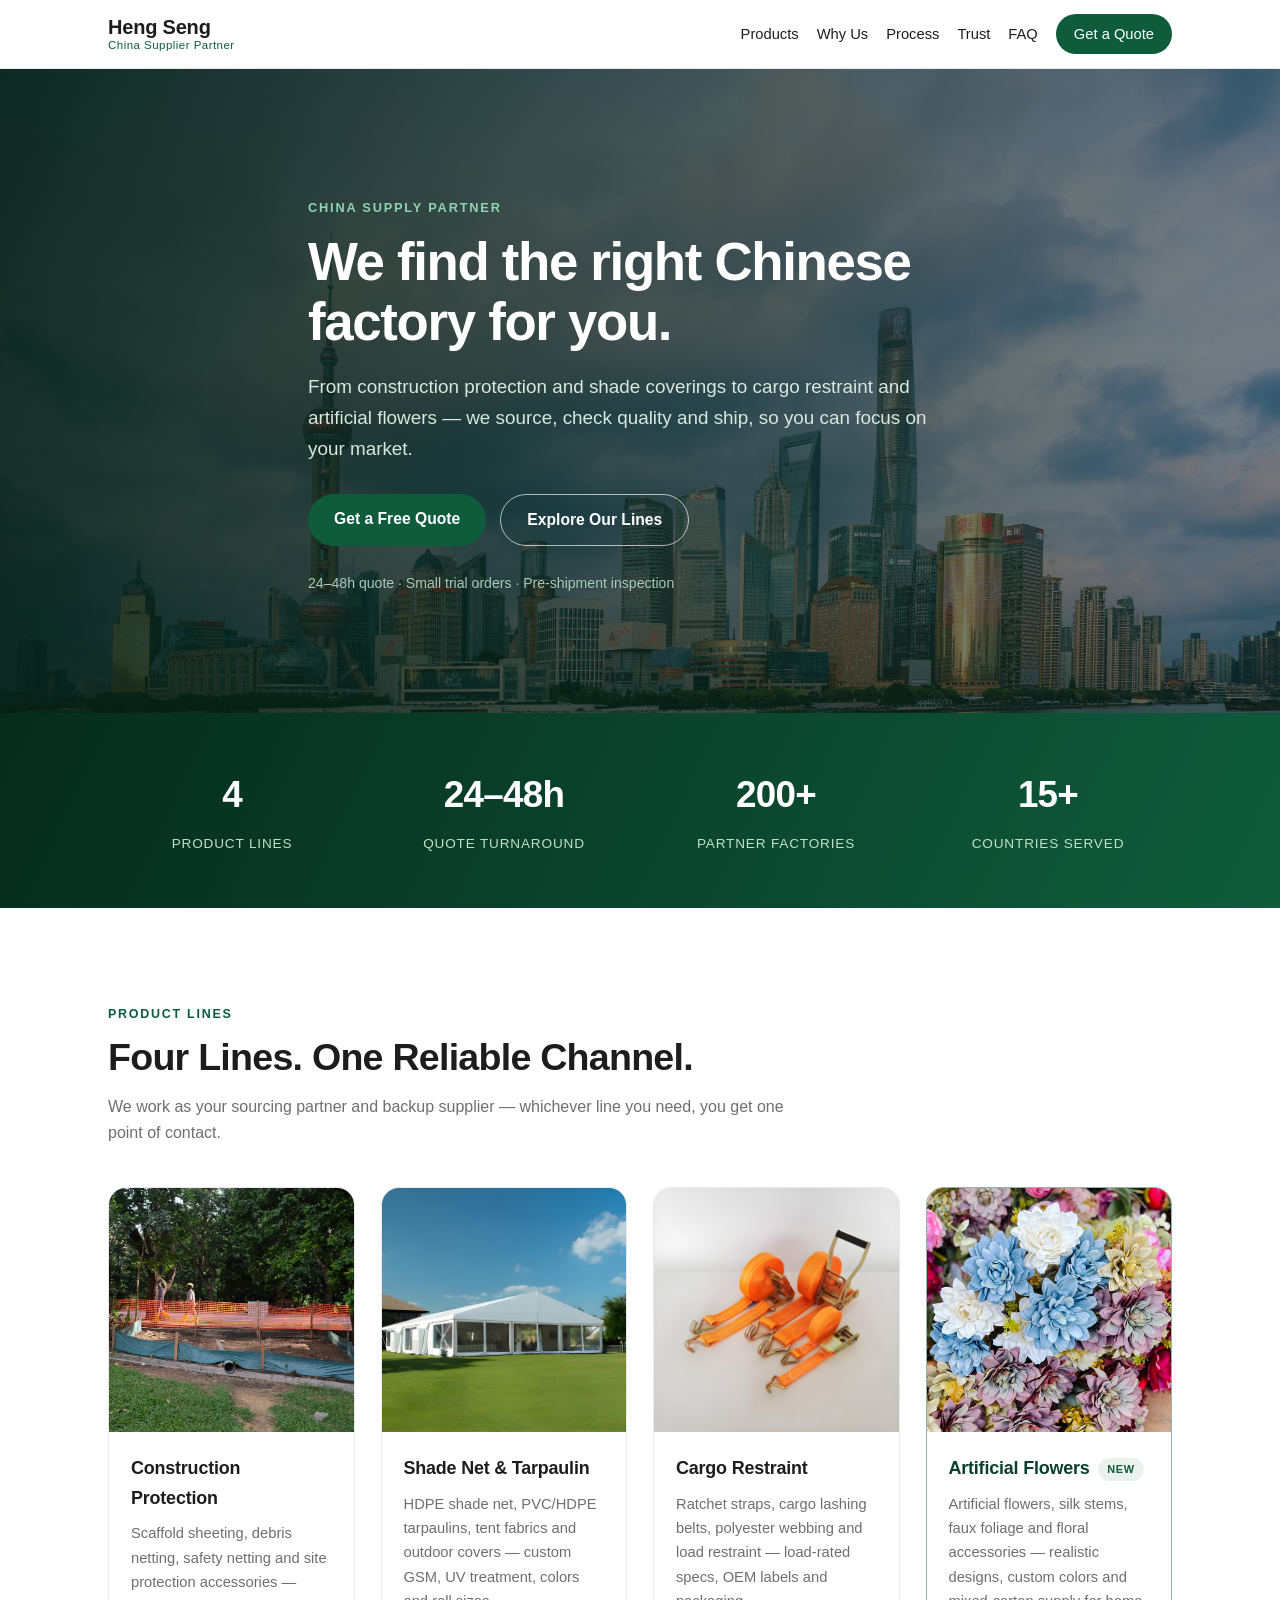
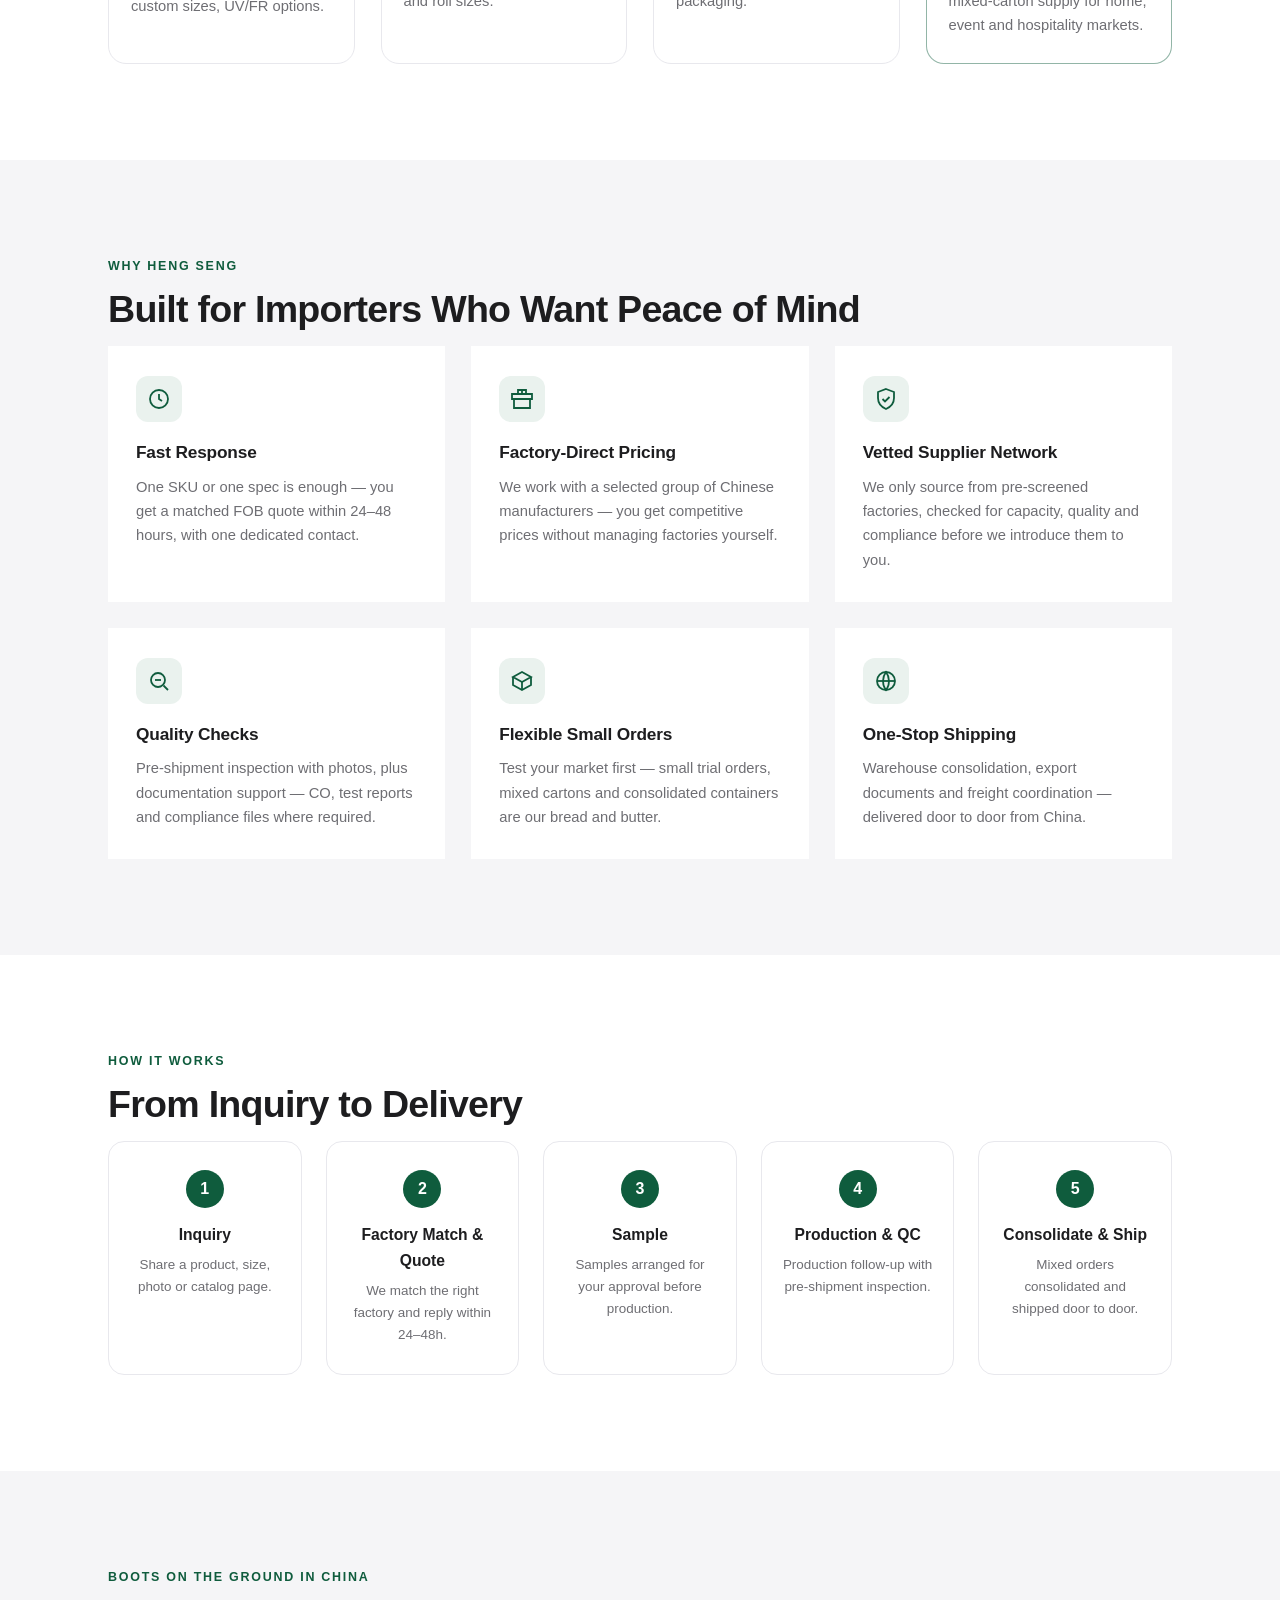
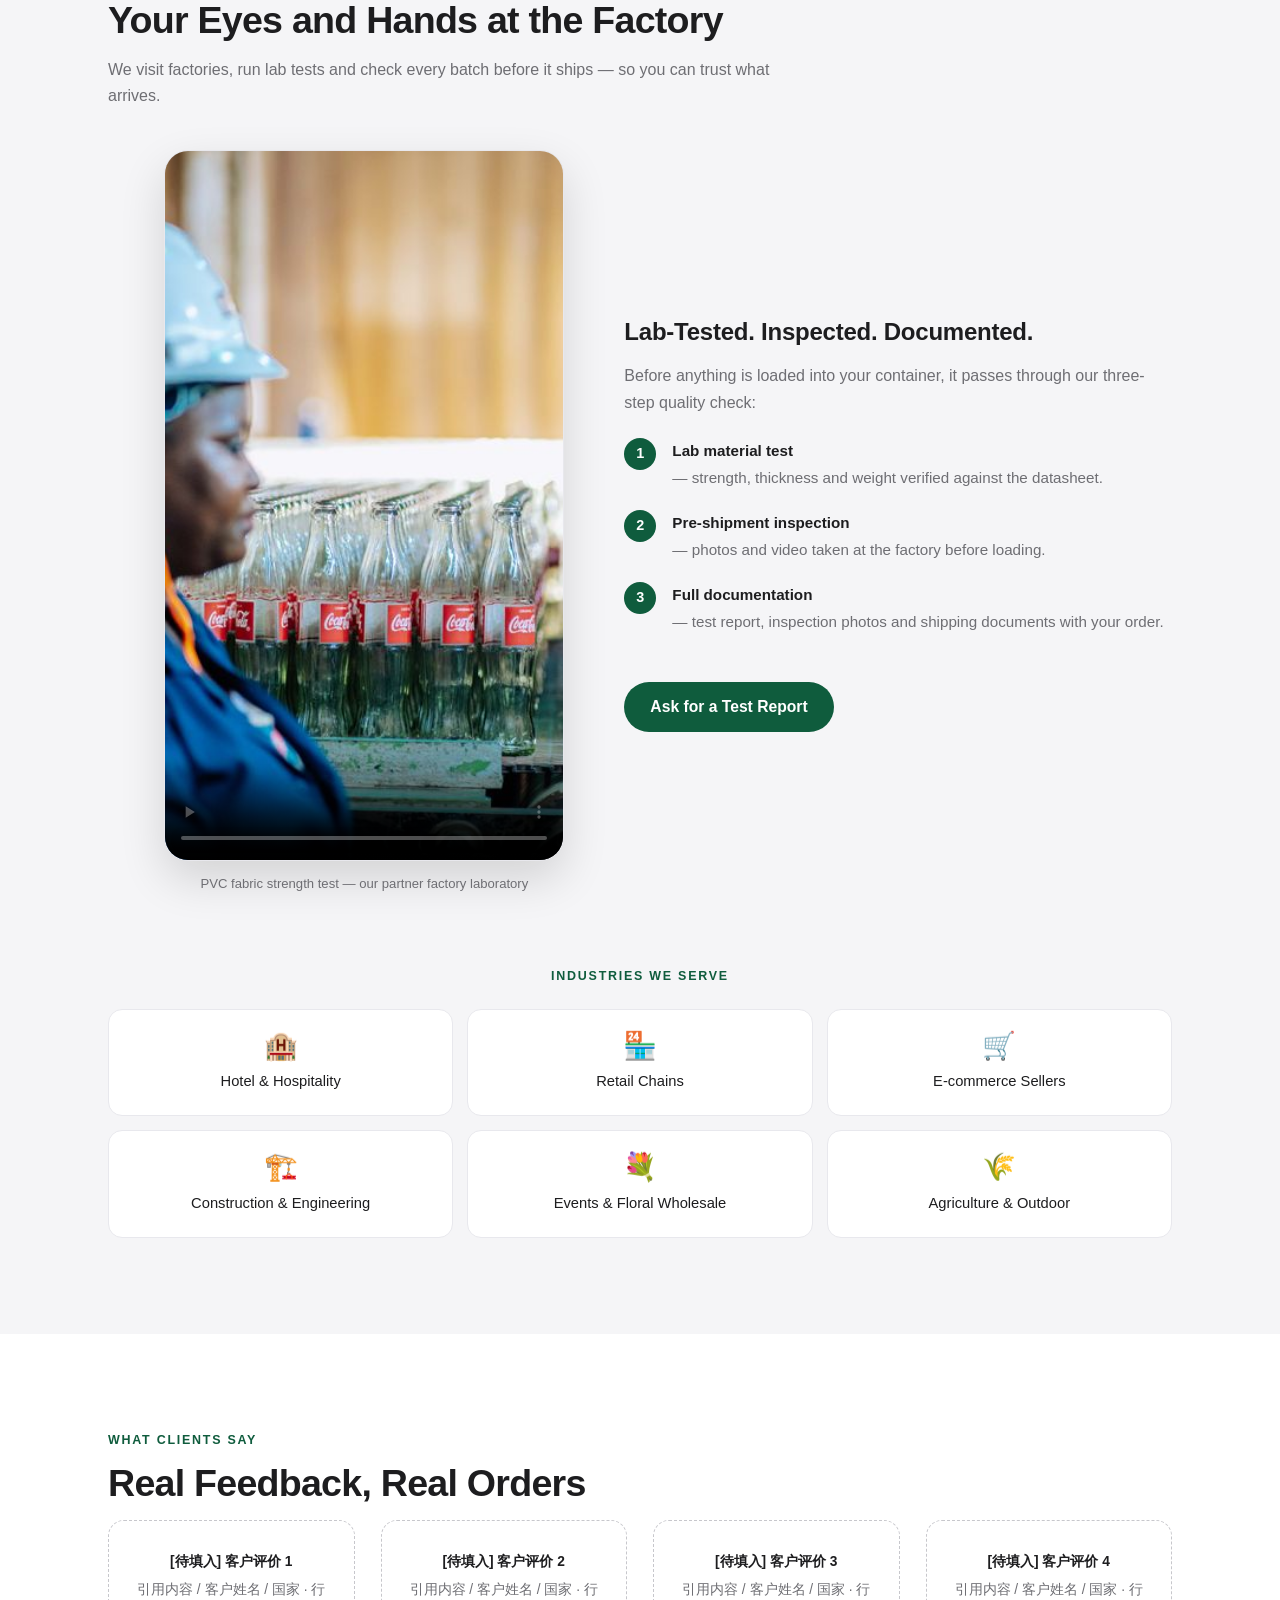
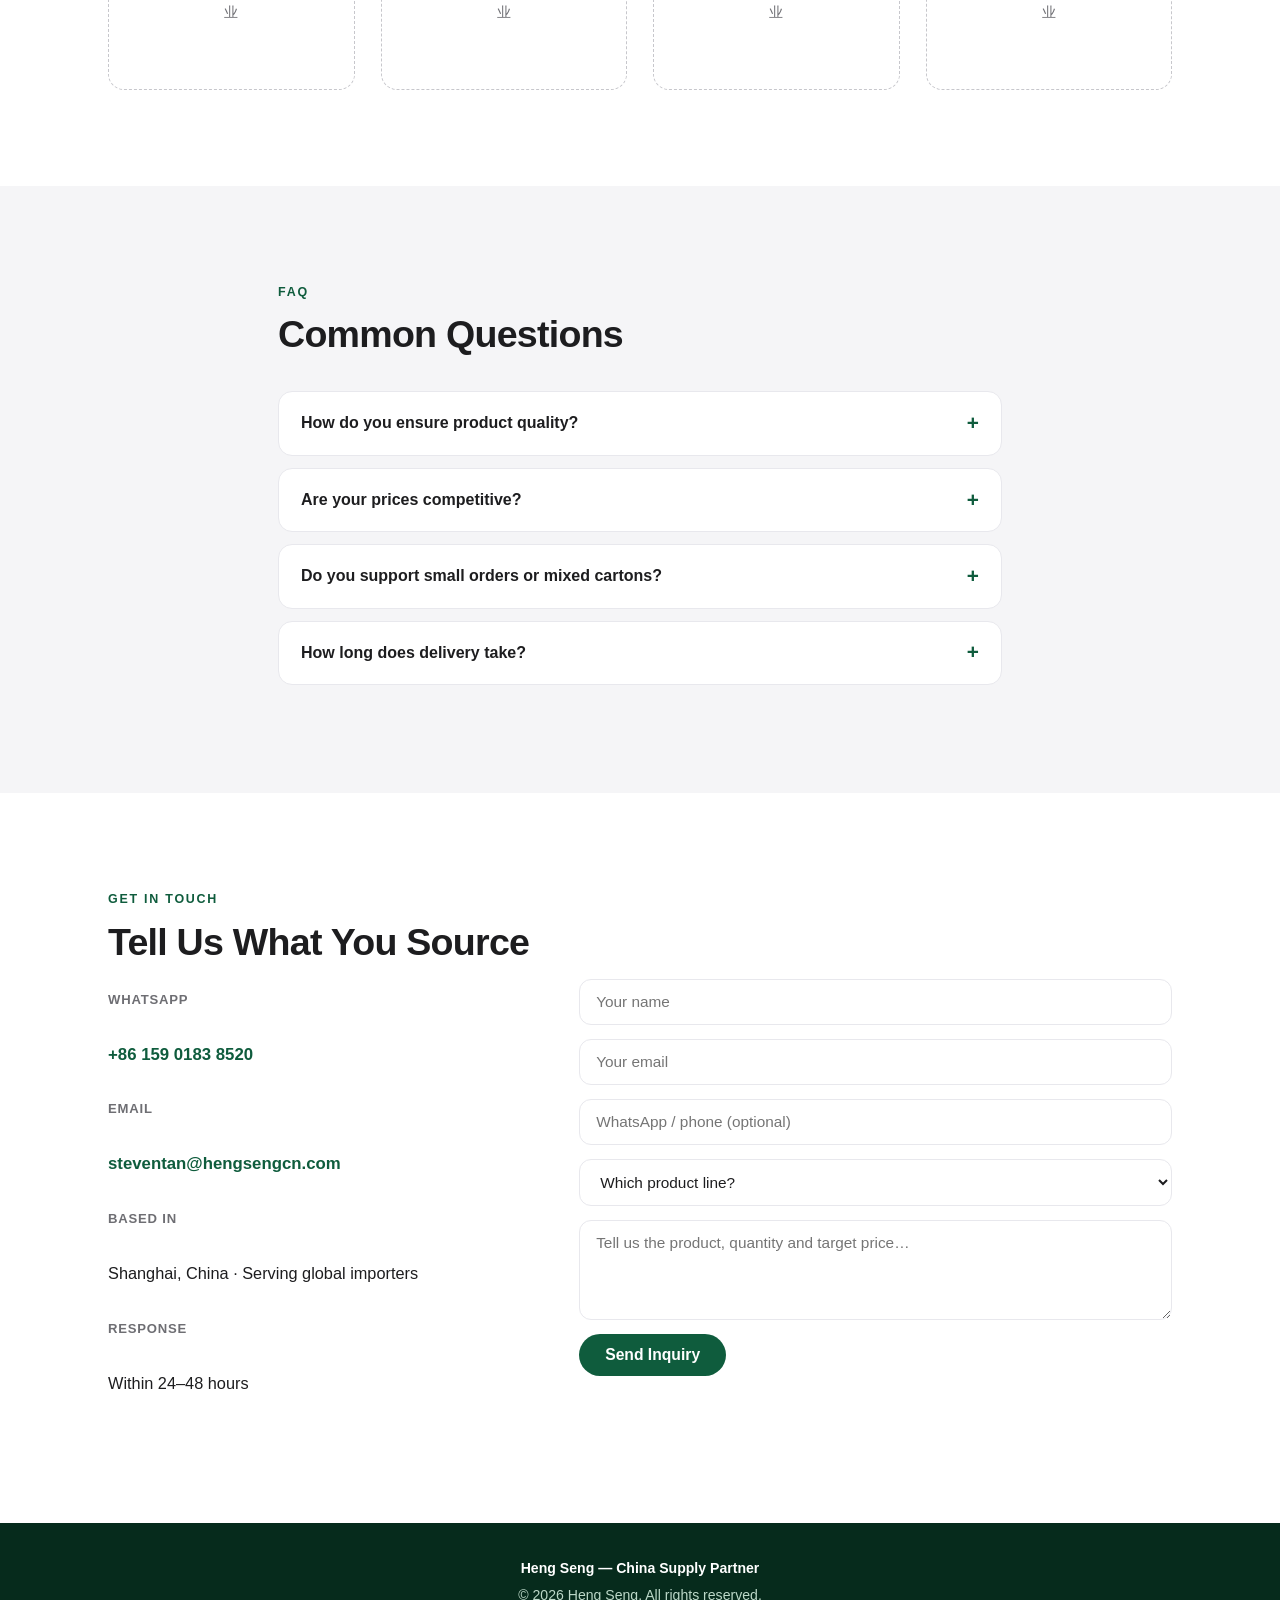
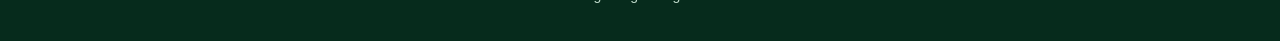
==== index.html @ ebf119c3 "Remove footer photo credits line" ====
<!DOCTYPE html>
<html lang="en">
<head>
  <meta charset="UTF-8">
  <meta name="viewport" content="width=device-width, initial-scale=1.0">
  <title>Heng Seng | Your China Supplier Partner</title>
  <meta name="description" content="Heng Seng is your China supplier partner — construction protection, shade net & tarpaulin, cargo restraint and artificial flowers. Factory-direct pricing, custom specs and small trial orders.">
  <link rel="stylesheet" href="style.css">
</head>
<body>

  <header class="site-header">
    <div class="container nav">
      <a class="logo" href="#home">Heng Seng<span>China Supplier Partner</span></a>
      <nav>
        <a href="#products">Products</a>
        <a href="#why">Why Us</a>
        <a href="#process">Process</a>
        <a href="#trust">Trust</a>
        <a href="#faq">FAQ</a>
        <a class="nav-cta" href="#contact">Get a Quote</a>
      </nav>
    </div>
  </header>

  <!-- ============================================================
       HERO — 英雄区
       借鉴点 1：深绿科技感头图横幅（参考 HSY），但改为上海天际线 + 黑白极简
  ============================================================ -->
  <section id="home" class="hero">
    <!-- 头图：images/shanghai.jpg（可替换为你自己的上海天际线照片，建议 1920×1080+） -->
    <div class="hero-bg" role="img" aria-label="Shanghai skyline at dusk"></div>
    <div class="container hero-content">
      <p class="hero-eyebrow">CHINA SUPPLY PARTNER</p>
      <h1>We find the right Chinese factory for you.</h1>
      <p class="lead">From construction protection and shade coverings to cargo restraint and artificial flowers — we source, check quality and ship, so you can focus on your market.</p>
      <div class="hero-actions">
        <a class="btn btn-primary" href="#contact">Get a Free Quote</a>
        <a class="btn btn-outline" href="#products">Explore Our Lines</a>
      </div>
      <p class="hero-note">24–48h quote &middot; Small trial orders &middot; Pre-shipment inspection</p>
    </div>
  </section>

  <!-- ============================================================
       STATS — 数字统计带
       借鉴点 2a：数字建立信任（参照 Yiwu 的 20+/9000+/200+）
       ※ 上线前请按实际数据校准这些数字
  ============================================================ -->
  <section class="stats">
    <div class="container stats-grid">
      <div class="stat"><strong>4</strong><span>Product Lines</span></div>
      <div class="stat"><strong>24–48h</strong><span>Quote Turnaround</span></div>
      <div class="stat"><strong>200+</strong><span>Partner Factories</span></div>
      <div class="stat"><strong>15+</strong><span>Countries Served</span></div>
    </div>
  </section>

  <!-- ============================================================
       PRODUCT LINES — 四条产品线
       第四条线：仿真花（Artificial Flowers）
  ============================================================ -->
  <section id="products" class="section">
    <div class="container">
      <p class="eyebrow">PRODUCT LINES</p>
      <h2>Four Lines. One Reliable Channel.</h2>
      <p class="section-note">We work as your sourcing partner and backup supplier — whichever line you need, you get one point of contact.</p>
      <div class="grid grid-4">

        <article class="card">
          <img class="card-img" src="images/construction-protection.jpg" alt="Construction protection - safety netting on site" loading="lazy">
          <div class="card-body">
            <h3>Construction Protection</h3>
            <p>Scaffold sheeting, debris netting, safety netting and site protection accessories — custom sizes, UV/FR options.</p>
          </div>
        </article>

        <article class="card">
          <img class="card-img" src="images/pvc-fabric.jpg" alt="PVC tarpaulin tent - large outdoor marquee" loading="lazy">
          <div class="card-body">
            <h3>Shade Net &amp; Tarpaulin</h3>
            <p>HDPE shade net, PVC/HDPE tarpaulins, tent fabrics and outdoor covers — custom GSM, UV treatment, colors and roll sizes.</p>
          </div>
        </article>

        <article class="card">
          <img class="card-img" src="images/binding-strap.jpg" alt="Ratchet straps securing cargo" loading="lazy">
          <div class="card-body">
            <h3>Cargo Restraint</h3>
            <p>Ratchet straps, cargo lashing belts, polyester webbing and load restraint — load-rated specs, OEM labels and packaging.</p>
          </div>
        </article>

        <article class="card card-featured">
          <img class="card-img" src="images/artificial-flowers.jpg" alt="Artificial flowers - realistic silk blooms" loading="lazy">
          <div class="card-body">
            <h3>Artificial Flowers <span class="tag">New</span></h3>
            <p>Artificial flowers, silk stems, faux foliage and floral accessories — realistic designs, custom colors and mixed-carton supply for home, event and hospitality markets.</p>
          </div>
        </article>

      </div>
    </div>
  </section>

  <!-- ============================================================
       WHY US — 为什么选我们（6 张 icon 卡）
  ============================================================ -->
  <section id="why" class="section section-alt">
    <div class="container">
      <p class="eyebrow">WHY HENG SENG</p>
      <h2>Built for Importers Who Want Peace of Mind</h2>
      <div class="grid grid-3">
        <div class="card card-plain">
          <div class="why-icon">
            <svg viewBox="0 0 24 24" fill="none" stroke="currentColor" stroke-width="1.8"><circle cx="12" cy="12" r="9"/><path d="M12 7v5l3 2"/></svg>
          </div>
          <h3>Fast Response</h3>
          <p>One SKU or one spec is enough — you get a matched FOB quote within 24–48 hours, with one dedicated contact.</p>
        </div>
        <div class="card card-plain">
          <div class="why-icon">
            <svg viewBox="0 0 24 24" fill="none" stroke="currentColor" stroke-width="1.8"><path d="M20 12v9H4v-9"/><path d="M2 7h20v5H2z"/><path d="M12 7V3"/><path d="M8 3h8v4H8z"/></svg>
          </div>
          <h3>Factory-Direct Pricing</h3>
          <p>We work with a selected group of Chinese manufacturers — you get competitive prices without managing factories yourself.</p>
        </div>
        <div class="card card-plain">
          <div class="why-icon">
            <svg viewBox="0 0 24 24" fill="none" stroke="currentColor" stroke-width="1.8"><path d="M12 2l8 3v6c0 5-3.5 9-8 11-4.5-2-8-6-8-11V5z"/><path d="M8.5 12l2.5 2.5 4.5-4.5"/></svg>
          </div>
          <h3>Vetted Supplier Network</h3>
          <p>We only source from pre-screened factories, checked for capacity, quality and compliance before we introduce them to you.</p>
        </div>
        <div class="card card-plain">
          <div class="why-icon">
            <svg viewBox="0 0 24 24" fill="none" stroke="currentColor" stroke-width="1.8"><circle cx="11" cy="11" r="7"/><path d="M21 21l-4.5-4.5"/><path d="M8 11h6"/></svg>
          </div>
          <h3>Quality Checks</h3>
          <p>Pre-shipment inspection with photos, plus documentation support — CO, test reports and compliance files where required.</p>
        </div>
        <div class="card card-plain">
          <div class="why-icon">
            <svg viewBox="0 0 24 24" fill="none" stroke="currentColor" stroke-width="1.8"><path d="M21 8l-9 5-9-5 9-5z"/><path d="M3 8v8l9 5 9-5V8"/><path d="M12 13v8"/></svg>
          </div>
          <h3>Flexible Small Orders</h3>
          <p>Test your market first — small trial orders, mixed cartons and consolidated containers are our bread and butter.</p>
        </div>
        <div class="card card-plain">
          <div class="why-icon">
            <svg viewBox="0 0 24 24" fill="none" stroke="currentColor" stroke-width="1.8"><circle cx="12" cy="12" r="9"/><path d="M3 12h18"/><path d="M12 3a15 15 0 0 1 0 18 15 15 0 0 1 0-18z"/></svg>
          </div>
          <h3>One-Stop Shipping</h3>
          <p>Warehouse consolidation, export documents and freight coordination — delivered door to door from China.</p>
        </div>
      </div>
    </div>
  </section>

  <!-- ============================================================
       PROCESS — 5 步流程
  ============================================================ -->
  <section id="process" class="section">
    <div class="container">
      <p class="eyebrow">HOW IT WORKS</p>
      <h2>From Inquiry to Delivery</h2>
      <div class="steps">
        <div class="step"><span>1</span><h3>Inquiry</h3><p>Share a product, size, photo or catalog page.</p></div>
        <div class="step"><span>2</span><h3>Factory Match &amp; Quote</h3><p>We match the right factory and reply within 24–48h.</p></div>
        <div class="step"><span>3</span><h3>Sample</h3><p>Samples arranged for your approval before production.</p></div>
        <div class="step"><span>4</span><h3>Production &amp; QC</h3><p>Production follow-up with pre-shipment inspection.</p></div>
        <div class="step"><span>5</span><h3>Consolidate &amp; Ship</h3><p>Mixed orders consolidated and shipped door to door.</p></div>
      </div>
    </div>
  </section>

  <!-- ============================================================
       TRUST — 我们在中国的"现场团队"
       借鉴点 2b：行业图标墙（不编造大客户 logo，学版式）
       借鉴点 3：仓库 / 质检 / 团队 实拍图占位
  ============================================================ -->
  <section id="trust" class="section section-alt">
    <div class="container">
      <p class="eyebrow">BOOTS ON THE GROUND IN CHINA</p>
      <h2>Your Eyes and Hands at the Factory</h2>
      <p class="section-note">We visit factories, run lab tests and check every batch before it ships — so you can trust what arrives.</p>

      <div class="qc-showcase">
        <div class="qc-video">
          <!-- 视频文件放到 website/videos/pvc-strength-test.mp4 后自动生效 -->
          <video controls playsinline preload="metadata" poster="images/qc-inspection.jpg">
            <source src="videos/pvc-strength-test.mp4" type="video/mp4">
            Your browser does not support video playback.
          </video>
          <p class="qc-video-caption">PVC fabric strength test — our partner factory laboratory</p>
        </div>
        <div class="qc-content">
          <h3>Lab-Tested. Inspected. Documented.</h3>
          <p>Before anything is loaded into your container, it passes through our three-step quality check:</p>
          <ol class="qc-steps">
            <li><strong>Lab material test</strong> — strength, thickness and weight verified against the datasheet.</li>
            <li><strong>Pre-shipment inspection</strong> — photos and video taken at the factory before loading.</li>
            <li><strong>Full documentation</strong> — test report, inspection photos and shipping documents with your order.</li>
          </ol>
          <a class="btn btn-primary" href="#contact">Ask for a Test Report</a>
        </div>
      </div>

      <div class="industries">
        <p class="eyebrow industries-label">INDUSTRIES WE SERVE</p>
        <div class="industry-wall">
          <div class="industry"><span>🏨</span>Hotel &amp; Hospitality</div>
          <div class="industry"><span>🏪</span>Retail Chains</div>
          <div class="industry"><span>🛒</span>E-commerce Sellers</div>
          <div class="industry"><span>🏗️</span>Construction &amp; Engineering</div>
          <div class="industry"><span>💐</span>Events &amp; Floral Wholesale</div>
          <div class="industry"><span>🌾</span>Agriculture &amp; Outdoor</div>
        </div>
      </div>
    </div>
  </section>

  <!-- ============================================================
       TESTIMONIALS — 真实客户评价（占位）
       ※ 从 WhatsApp 回复中整理真实评价后再填入，不编造
  ============================================================ -->
  <section id="testimonials" class="section">
    <div class="container">
      <p class="eyebrow">WHAT CLIENTS SAY</p>
      <h2>Real Feedback, Real Orders</h2>
      <div class="grid grid-4">
        <div class="quote-card">
          <div class="quote-placeholder">
            <strong>[待填入] 客户评价 1</strong>
            <span>引用内容 / 客户姓名 / 国家 · 行业</span>
          </div>
        </div>
        <div class="quote-card">
          <div class="quote-placeholder">
            <strong>[待填入] 客户评价 2</strong>
            <span>引用内容 / 客户姓名 / 国家 · 行业</span>
          </div>
        </div>
        <div class="quote-card">
          <div class="quote-placeholder">
            <strong>[待填入] 客户评价 3</strong>
            <span>引用内容 / 客户姓名 / 国家 · 行业</span>
          </div>
        </div>
        <div class="quote-card">
          <div class="quote-placeholder">
            <strong>[待填入] 客户评价 4</strong>
            <span>引用内容 / 客户姓名 / 国家 · 行业</span>
          </div>
        </div>
      </div>
    </div>
  </section>

  <!-- ============================================================
       FAQ
  ============================================================ -->
  <section id="faq" class="section section-alt">
    <div class="container container-narrow">
      <p class="eyebrow">FAQ</p>
      <h2>Common Questions</h2>
      <div class="faq-list">
        <details>
          <summary>How do you ensure product quality?</summary>
          <p>Every order includes pre-shipment inspection with photos and a checklist. For critical batches we can arrange 1-by-1 checks and third-party testing such as SGS, with reports provided before shipment.</p>
        </details>
        <details>
          <summary>Are your prices competitive?</summary>
          <p>We quote directly from the factory floor and encourage you to compare. Our service fee is transparent — no hidden markups, no kickbacks from suppliers.</p>
        </details>
        <details>
          <summary>Do you support small orders or mixed cartons?</summary>
          <p>Yes. You can start with a small trial order, and we combine different products into one carton or one container to keep your freight costs low.</p>
        </details>
        <details>
          <summary>How long does delivery take?</summary>
          <p>Sample lead time is usually 7–15 days and production 20–40 days depending on the product. We plan shipping with you and track every step.</p>
        </details>
      </div>
    </div>
  </section>

  <!-- ============================================================
       CONTACT — 询盘表单 + 联系方式
       ※ 表单目前通过 mailto 发送；后续可换 Formspree / 后端接口
  ============================================================ -->
  <section id="contact" class="section">
    <div class="container">
      <p class="eyebrow">GET IN TOUCH</p>
      <h2>Tell Us What You Source</h2>
      <div class="contact-grid">
        <div class="contact-info">
          <div class="contact-item"><strong>WhatsApp</strong><br><a href="https://wa.me/8615901838520" target="_blank" rel="noopener">+86 159 0183 8520</a></div>
          <div class="contact-item"><strong>Email</strong><br><a href="mailto:steventan@hengsengcn.com">steventan@hengsengcn.com</a></div>
          <div class="contact-item"><strong>Based in</strong><br><span>Shanghai, China &middot; Serving global importers</span></div>
          <div class="contact-item"><strong>Response</strong><br><span>Within 24–48 hours</span></div>
        </div>
        <form class="quote-form" action="mailto:steventan@hengsengcn.com" method="post" enctype="text/plain">
          <input type="text" name="Name" placeholder="Your name" required>
          <input type="email" name="Email" placeholder="Your email" required>
          <input type="text" name="WhatsApp" placeholder="WhatsApp / phone (optional)">
          <select name="Product line" required>
            <option value="" disabled selected>Which product line?</option>
            <option>Construction Protection</option>
            <option>Shade Net &amp; Tarpaulin</option>
            <option>Cargo Restraint</option>
            <option>Artificial Flowers</option>
            <option>Other / Not sure yet</option>
          </select>
          <textarea name="Message" rows="4" placeholder="Tell us the product, quantity and target price…" required></textarea>
          <button class="btn btn-primary" type="submit">Send Inquiry</button>
        </form>
      </div>
    </div>
  </section>

  <footer class="site-footer">
    <div class="container">
      <p><strong>Heng Seng</strong> — China Supply Partner</p>
      <p>&copy; 2026 Heng Seng. All rights reserved.</p>
    </div>
  </footer>

</body>
</html>
---- style.css ----
/* ============================================================
   Heng Seng — China Supply Partner
   设计方向：Apple 极简（黑白灰） + 品牌绿 #0F5C3D
   参考：HSY 深绿科技感横幅 / Yiwu 数字带 / JingSourcing 信任实拍
   ============================================================ */

:root {
  --green: #0f5c3d;
  --green-dark: #0a4029;
  --green-deep: #062b1c;
  --green-soft: #eaf2ee;
  --ink: #1d1d1f;
  --muted: #6e6e73;
  --bg: #ffffff;
  --bg-alt: #f5f5f7;
  --border: #e8e8ed;
  --ph-bg: #f4f4f6;
  --ph-border: #c7c7cc;
}

* { margin: 0; padding: 0; box-sizing: border-box; }
html { scroll-behavior: smooth; }
body {
  font-family: -apple-system, BlinkMacSystemFont, "SF Pro Text", "SF Pro Display", "Segoe UI", Roboto, "Helvetica Neue", Arial, sans-serif;
  color: var(--ink);
  line-height: 1.65;
  -webkit-font-smoothing: antialiased;
  background: var(--bg);
}
a { color: inherit; }
.container { max-width: 1120px; margin: 0 auto; padding: 0 28px; }
.container-narrow { max-width: 780px; }

/* ---------- 头部导航（毛玻璃） ---------- */
.site-header {
  position: sticky;
  top: 0;
  z-index: 100;
  background: rgba(255, 255, 255, 0.82);
  -webkit-backdrop-filter: blur(18px);
  backdrop-filter: blur(18px);
  border-bottom: 1px solid var(--border);
}
.nav { display: flex; justify-content: space-between; align-items: center; padding-top: 14px; padding-bottom: 14px; }
.logo {
  display: flex;
  flex-direction: column;
  line-height: 1.2;
  font-size: 1.25rem;
  font-weight: 700;
  letter-spacing: -0.01em;
  text-decoration: none;
}
.logo span { font-size: 0.72rem; font-weight: 500; color: var(--green); letter-spacing: 0.04em; }
nav a {
  color: var(--ink);
  text-decoration: none;
  font-size: 0.92rem;
  font-weight: 500;
  white-space: nowrap;
  flex-shrink: 0;
}
nav a:hover { color: var(--green); }
nav .nav-cta {
  background: var(--green);
  color: #fff;
  padding: 8px 18px;
  border-radius: 980px;
}
nav .nav-cta:hover { background: var(--green-dark); color: #fff; }
nav {
  display: flex;
  align-items: center;
  gap: 18px;
  overflow-x: auto;
  scrollbar-width: none;
}
nav::-webkit-scrollbar { display: none; }

/* ---------- 图片占位通用样式 ---------- */
.img-placeholder {
  display: flex;
  align-items: center;
  justify-content: center;
  border: 1.5px dashed var(--ph-border);
  background:
    repeating-linear-gradient(45deg, #fafafb 0, #fafafb 12px, #f2f2f4 12px, #f2f2f4 24px);
  border-radius: 16px;
  overflow: hidden;
}
.ph-label {
  text-align: center;
  padding: 18px 14px;
  color: var(--muted);
  font-size: 0.82rem;
  max-width: 90%;
}
.ph-label strong { display: block; color: var(--ink); font-size: 0.95rem; margin-bottom: 5px; }
.ph-label-light strong { color: #fff; }
.ph-label-light { color: #cfe3d8; }
.img-square { aspect-ratio: 1 / 1; width: 100%; }
.img-trust { aspect-ratio: 4 / 3; width: 100%; }

/* ---------- Hero ---------- */
.hero {
  position: relative;
  color: #fff;
  overflow: hidden;
  background: var(--green-deep);
}
.hero-bg {
  position: absolute;
  inset: 0;
  background-image: url("images/shanghai.jpg");
  background-size: cover;
  background-position: center 35%;
}
.hero-bg::after {
  content: "";
  position: absolute;
  inset: 0;
  background: linear-gradient(100deg, rgba(6, 33, 21, 0.92) 0%, rgba(6, 33, 21, 0.62) 55%, rgba(6, 33, 21, 0.35) 100%);
}
.hero-content {
  position: relative;
  z-index: 2;
  padding-top: 128px;
  padding-bottom: 118px;
  max-width: 720px;
}
.hero-eyebrow {
  font-size: 0.8rem;
  font-weight: 600;
  letter-spacing: 0.14em;
  color: #8fd4b2;
  margin-bottom: 14px;
}
.hero h1 {
  font-size: 3.3rem;
  line-height: 1.12;
  letter-spacing: -0.025em;
  font-weight: 700;
  margin-bottom: 20px;
}
.hero .lead {
  font-size: 1.18rem;
  color: #d7e8de;
  max-width: 620px;
  margin-bottom: 30px;
}
.hero-actions { display: flex; gap: 14px; flex-wrap: wrap; margin-bottom: 26px; }
.hero-note { font-size: 0.88rem; color: #a9c9b7; }

/* ---------- 按钮（Apple 胶囊样式） ---------- */
.btn {
  display: inline-block;
  padding: 12px 26px;
  border-radius: 980px;
  text-decoration: none;
  font-weight: 600;
  font-size: 0.98rem;
  transition: opacity 0.18s ease, background 0.18s ease;
}
.btn-primary { background: var(--green); color: #fff; }
.btn-primary:hover { background: var(--green-dark); }
.btn-outline { border: 1px solid rgba(255, 255, 255, 0.65); color: #fff; }
.btn-outline:hover { background: rgba(255, 255, 255, 0.12); }
button.btn { border: none; cursor: pointer; font-family: inherit; }

/* ---------- 数字统计带（深绿，借鉴 HSY 横幅配色） ---------- */
.stats {
  background: linear-gradient(115deg, var(--green-deep) 0%, var(--green) 100%);
  color: #fff;
  padding: 52px 0;
}
.stats-grid {
  display: grid;
  grid-template-columns: repeat(4, 1fr);
  gap: 24px;
  text-align: center;
}
.stat strong {
  display: block;
  font-size: 2.3rem;
  font-weight: 700;
  letter-spacing: -0.02em;
  margin-bottom: 4px;
}
.stat span {
  font-size: 0.85rem;
  letter-spacing: 0.06em;
  text-transform: uppercase;
  color: #bfe0cd;
}

/* ---------- 通用板块 ---------- */
.section { padding: 96px 0; }
.section-alt { background: var(--bg-alt); }
.section h2 {
  font-size: 2.35rem;
  letter-spacing: -0.02em;
  line-height: 1.2;
  margin-bottom: 14px;
  font-weight: 700;
}
.eyebrow {
  font-size: 0.78rem;
  font-weight: 600;
  letter-spacing: 0.14em;
  text-transform: uppercase;
  color: var(--green);
  margin-bottom: 10px;
}
.section-note { color: var(--muted); margin-bottom: 40px; max-width: 700px; }

/* ---------- 栅格 ---------- */
.grid { display: grid; gap: 26px; }
.grid-4 { grid-template-columns: repeat(4, 1fr); }
.grid-3 { grid-template-columns: repeat(3, 1fr); }

/* ---------- 产品卡片 ---------- */
.card {
  background: var(--bg);
  border: 1px solid var(--border);
  border-radius: 18px;
  overflow: hidden;
  transition: box-shadow 0.22s ease, transform 0.22s ease;
}
.card:hover { box-shadow: 0 10px 30px rgba(0, 0, 0, 0.08); transform: translateY(-3px); }
.card-img {
  display: block;
  width: 100%;
  aspect-ratio: 1 / 1;
  object-fit: cover;
  background: var(--bg-alt);
}
.card-body { padding: 22px 22px 26px; }
.card h3 { font-size: 1.12rem; margin-bottom: 8px; letter-spacing: -0.01em; }
.card p { color: var(--muted); font-size: 0.92rem; }
.card-featured { border-color: rgba(15, 92, 61, 0.45); }
.card-featured h3 { color: var(--green-dark); }
.tag {
  display: inline-block;
  background: var(--green-soft);
  color: var(--green);
  font-size: 0.68rem;
  font-weight: 700;
  letter-spacing: 0.06em;
  text-transform: uppercase;
  padding: 3px 9px;
  border-radius: 999px;
  vertical-align: middle;
  margin-left: 4px;
}

/* ---------- Why Us ---------- */
.card-plain {
  border: none;
  border-radius: 0;
  overflow: visible;
  padding: 30px 28px;
}
.card-plain:hover { box-shadow: none; transform: none; }
.why-icon {
  width: 46px;
  height: 46px;
  border-radius: 12px;
  background: var(--green-soft);
  color: var(--green);
  display: flex;
  align-items: center;
  justify-content: center;
  margin-bottom: 16px;
}
.why-icon svg { width: 24px; height: 24px; }
.card-plain h3 { font-size: 1.08rem; margin-bottom: 8px; }
.card-plain p { color: var(--muted); font-size: 0.92rem; }

/* ---------- 流程 ---------- */
.steps {
  display: grid;
  grid-template-columns: repeat(5, 1fr);
  gap: 24px;
}
.step {
  background: var(--bg);
  border: 1px solid var(--border);
  border-radius: 16px;
  padding: 28px 20px;
  text-align: center;
  position: relative;
}
.step span {
  display: inline-flex;
  width: 38px;
  height: 38px;
  border-radius: 50%;
  background: var(--green);
  color: #fff;
  font-weight: 700;
  align-items: center;
  justify-content: center;
  margin-bottom: 14px;
}
.step h3 { font-size: 0.98rem; margin-bottom: 6px; }
.step p { color: var(--muted); font-size: 0.84rem; }

/* ---------- 信任区 ---------- */
.trust-figure { margin: 0; }
.trust-img {
  display: block;
  width: 100%;
  aspect-ratio: 4 / 3;
  object-fit: cover;
  border-radius: 14px;
  background: var(--bg-alt);
}
.trust-figure figcaption {
  margin-top: 12px;
  font-size: 0.9rem;
  font-weight: 600;
  color: var(--ink);
  text-align: center;
}
.qc-showcase {
  display: grid;
  grid-template-columns: 1fr 1.2fr;
  gap: 60px;
  align-items: center;
}
.qc-video {
  width: 100%;
  max-width: 400px;
  justify-self: end;
}
.qc-video video {
  display: block;
  width: 100%;
  aspect-ratio: 9 / 16;
  object-fit: cover;
  background: #000;
  border-radius: 24px;
  border: 1px solid var(--border);
  box-shadow: 0 18px 45px rgba(0, 0, 0, 0.14);
}
.qc-video-caption {
  text-align: center;
  color: var(--muted);
  font-size: 0.82rem;
  margin-top: 12px;
}
.qc-content h3 {
  font-size: 1.5rem;
  letter-spacing: -0.01em;
  margin-bottom: 12px;
}
.qc-content > p { color: var(--muted); margin-bottom: 22px; }
.qc-steps {
  list-style: none;
  margin: 0 0 28px;
  padding: 0;
  counter-reset: qc;
}
.qc-steps li {
  counter-increment: qc;
  position: relative;
  padding: 0 0 20px 48px;
  color: var(--muted);
  font-size: 0.95rem;
}
.qc-steps li::before {
  content: counter(qc);
  position: absolute;
  left: 0;
  top: 0;
  width: 32px;
  height: 32px;
  border-radius: 50%;
  background: var(--green);
  color: #fff;
  font-weight: 700;
  font-size: 0.9rem;
  display: flex;
  align-items: center;
  justify-content: center;
}
.qc-steps li strong {
  display: block;
  color: var(--ink);
  margin-bottom: 2px;
}
.industries { margin-top: 72px; text-align: center; }
.industries-label { margin-bottom: 22px; }
.industry-wall {
  display: grid;
  grid-template-columns: repeat(3, 1fr);
  gap: 14px;
}
.industry {
  background: var(--bg);
  border: 1px solid var(--border);
  border-radius: 14px;
  padding: 22px 14px;
  font-size: 0.92rem;
  font-weight: 500;
  color: var(--ink);
}
.industry span { display: block; font-size: 1.7rem; line-height: 1; margin-bottom: 10px; }

/* ---------- 评价占位 ---------- */
.quote-card {
  background: var(--bg);
  border: 1px dashed var(--ph-border);
  border-radius: 16px;
  padding: 30px 24px;
  min-height: 170px;
}
.quote-placeholder {
  color: var(--muted);
  font-size: 0.86rem;
  text-align: center;
}
.quote-placeholder strong { display: block; color: var(--ink); margin-bottom: 6px; }

/* ---------- FAQ ---------- */
.faq-list { margin-top: 34px; }
.faq-list details {
  background: var(--bg);
  border: 1px solid var(--border);
  border-radius: 14px;
  padding: 18px 22px;
  margin-bottom: 12px;
}
.faq-list summary {
  cursor: pointer;
  font-weight: 600;
  font-size: 1rem;
  list-style: none;
  display: flex;
  justify-content: space-between;
  align-items: center;
}
.faq-list summary::after { content: "+"; font-size: 1.3rem; line-height: 1; margin-left: 14px; color: var(--green); }
.faq-list details[open] summary::after { content: "−"; }
.faq-list details p { color: var(--muted); margin-top: 12px; font-size: 0.94rem; }

/* ---------- 联系 ---------- */
.contact-grid {
  display: grid;
  grid-template-columns: 1fr 1.5fr;
  gap: 76px;
  align-items: start;
}
.contact-info { padding-top: 10px; }
.contact-item { margin-bottom: 30px; }
.contact-item strong { display: block; font-size: 0.82rem; letter-spacing: 0.06em; text-transform: uppercase; color: var(--muted); margin-bottom: 4px; }
.contact-item a { color: var(--green); text-decoration: none; font-size: 1.05rem; font-weight: 600; }
.contact-item a:hover { text-decoration: underline; }
.contact-item span { font-size: 1.02rem; }
.quote-form { display: flex; flex-direction: column; gap: 14px; }
.quote-form input,
.quote-form select,
.quote-form textarea {
  font-family: inherit;
  font-size: 0.96rem;
  padding: 13px 16px;
  border: 1px solid var(--border);
  border-radius: 12px;
  background: var(--bg);
  color: var(--ink);
  outline: none;
  transition: border-color 0.18s ease;
}
.quote-form select { width: 100%; }
.quote-form input:focus,
.quote-form select:focus,
.quote-form textarea:focus { border-color: var(--green); }
.quote-form button { align-self: flex-start; }

/* ---------- 页脚 ---------- */
.site-footer {
  background: var(--green-deep);
  color: #bcd8c8;
  padding: 34px 0;
  text-align: center;
  font-size: 0.88rem;
}
.site-footer p:first-child { color: #fff; font-weight: 600; margin-bottom: 4px; }

/* ---------- 响应式 ---------- */
@media (max-width: 960px) {
  .grid-4 { grid-template-columns: repeat(2, 1fr); }
  .grid-3 { grid-template-columns: repeat(2, 1fr); }
  .steps { grid-template-columns: repeat(2, 1fr); }
  .stats-grid { grid-template-columns: repeat(2, 1fr); }
  .contact-grid { grid-template-columns: 1fr; }
  .qc-showcase { grid-template-columns: 1fr; gap: 36px; }
  .qc-video { max-width: 340px; justify-self: center; }
  .hero h1 { font-size: 2.6rem; }
}

@media (max-width: 640px) {
  .nav { flex-direction: column; gap: 10px; }
  nav { width: 100%; gap: 14px; }
  .nav-cta { margin-top: 4px; }
  .hero-content { padding-top: 90px; padding-bottom: 84px; }
  .hero h1 { font-size: 2.1rem; }
  .section { padding: 70px 0; }
  .section h2 { font-size: 1.85rem; }
  .grid-4, .grid-3, .steps, .industry-wall { grid-template-columns: 1fr; }
}
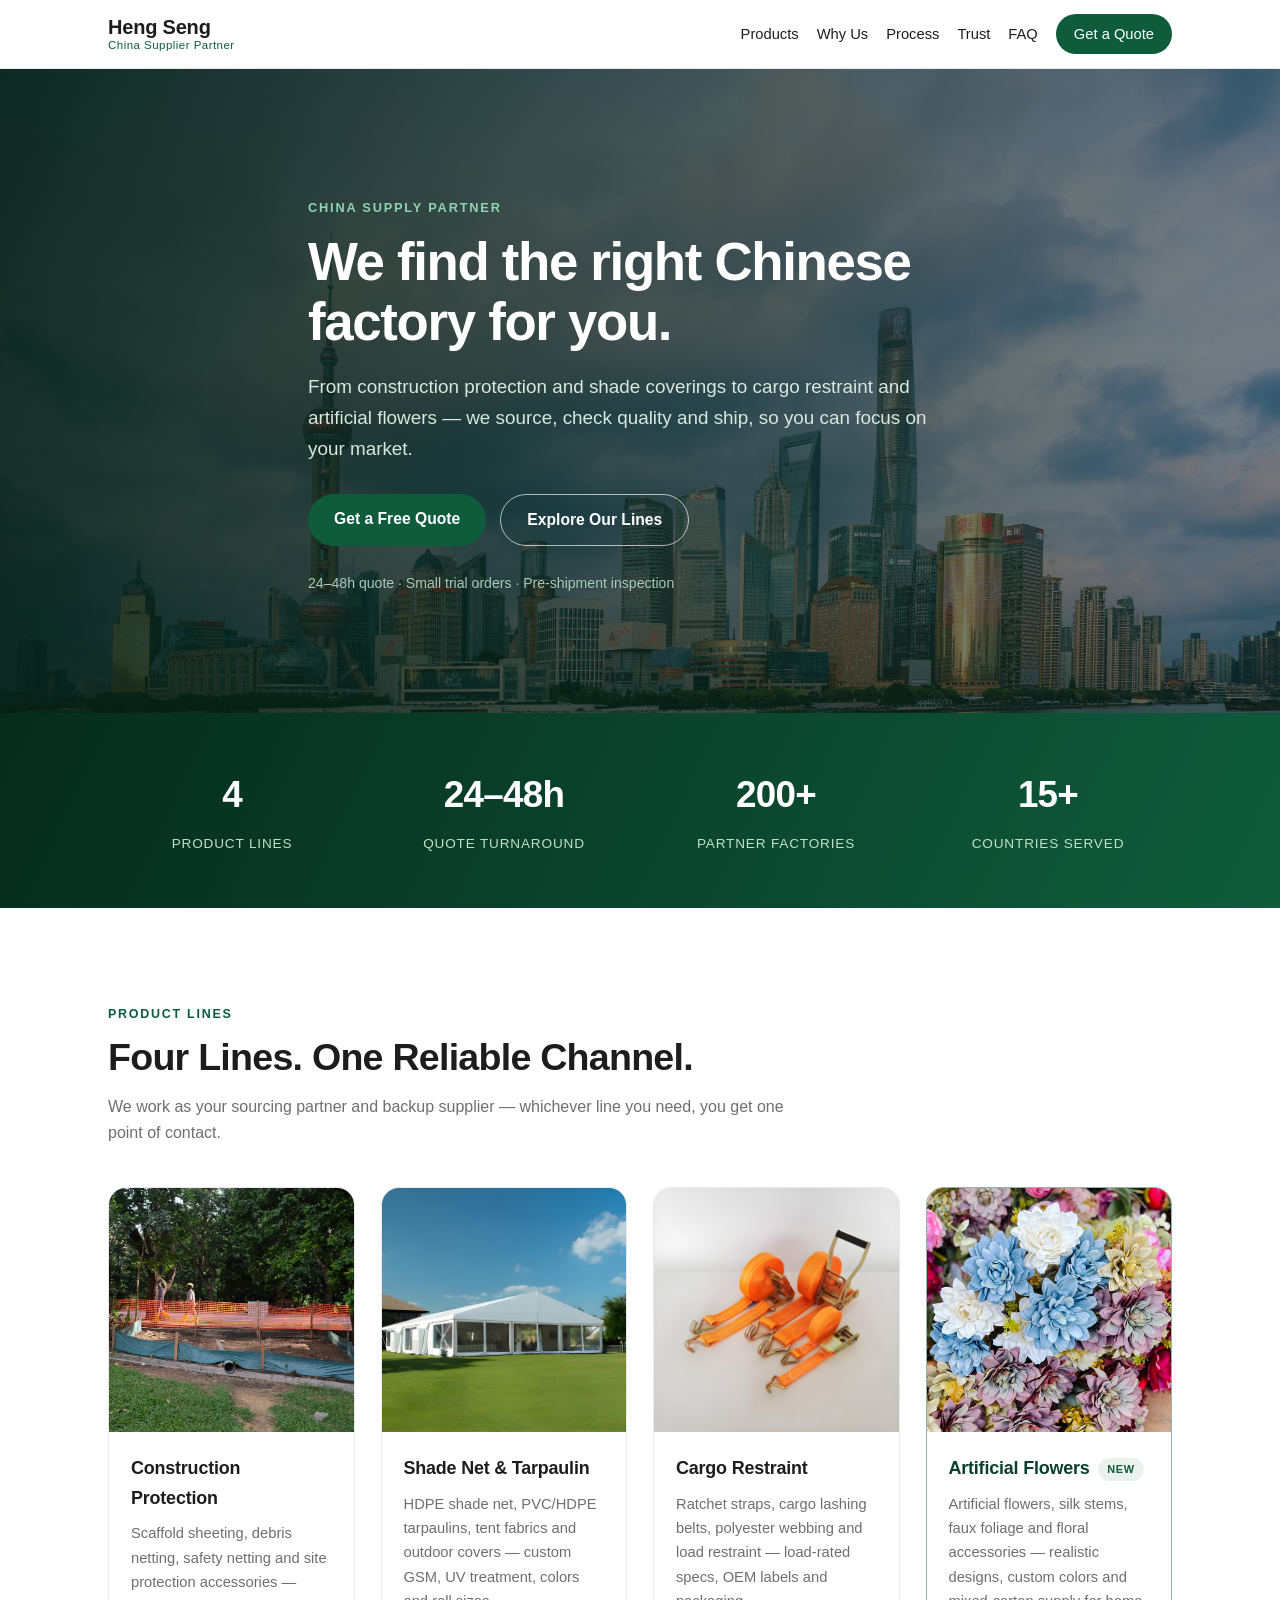
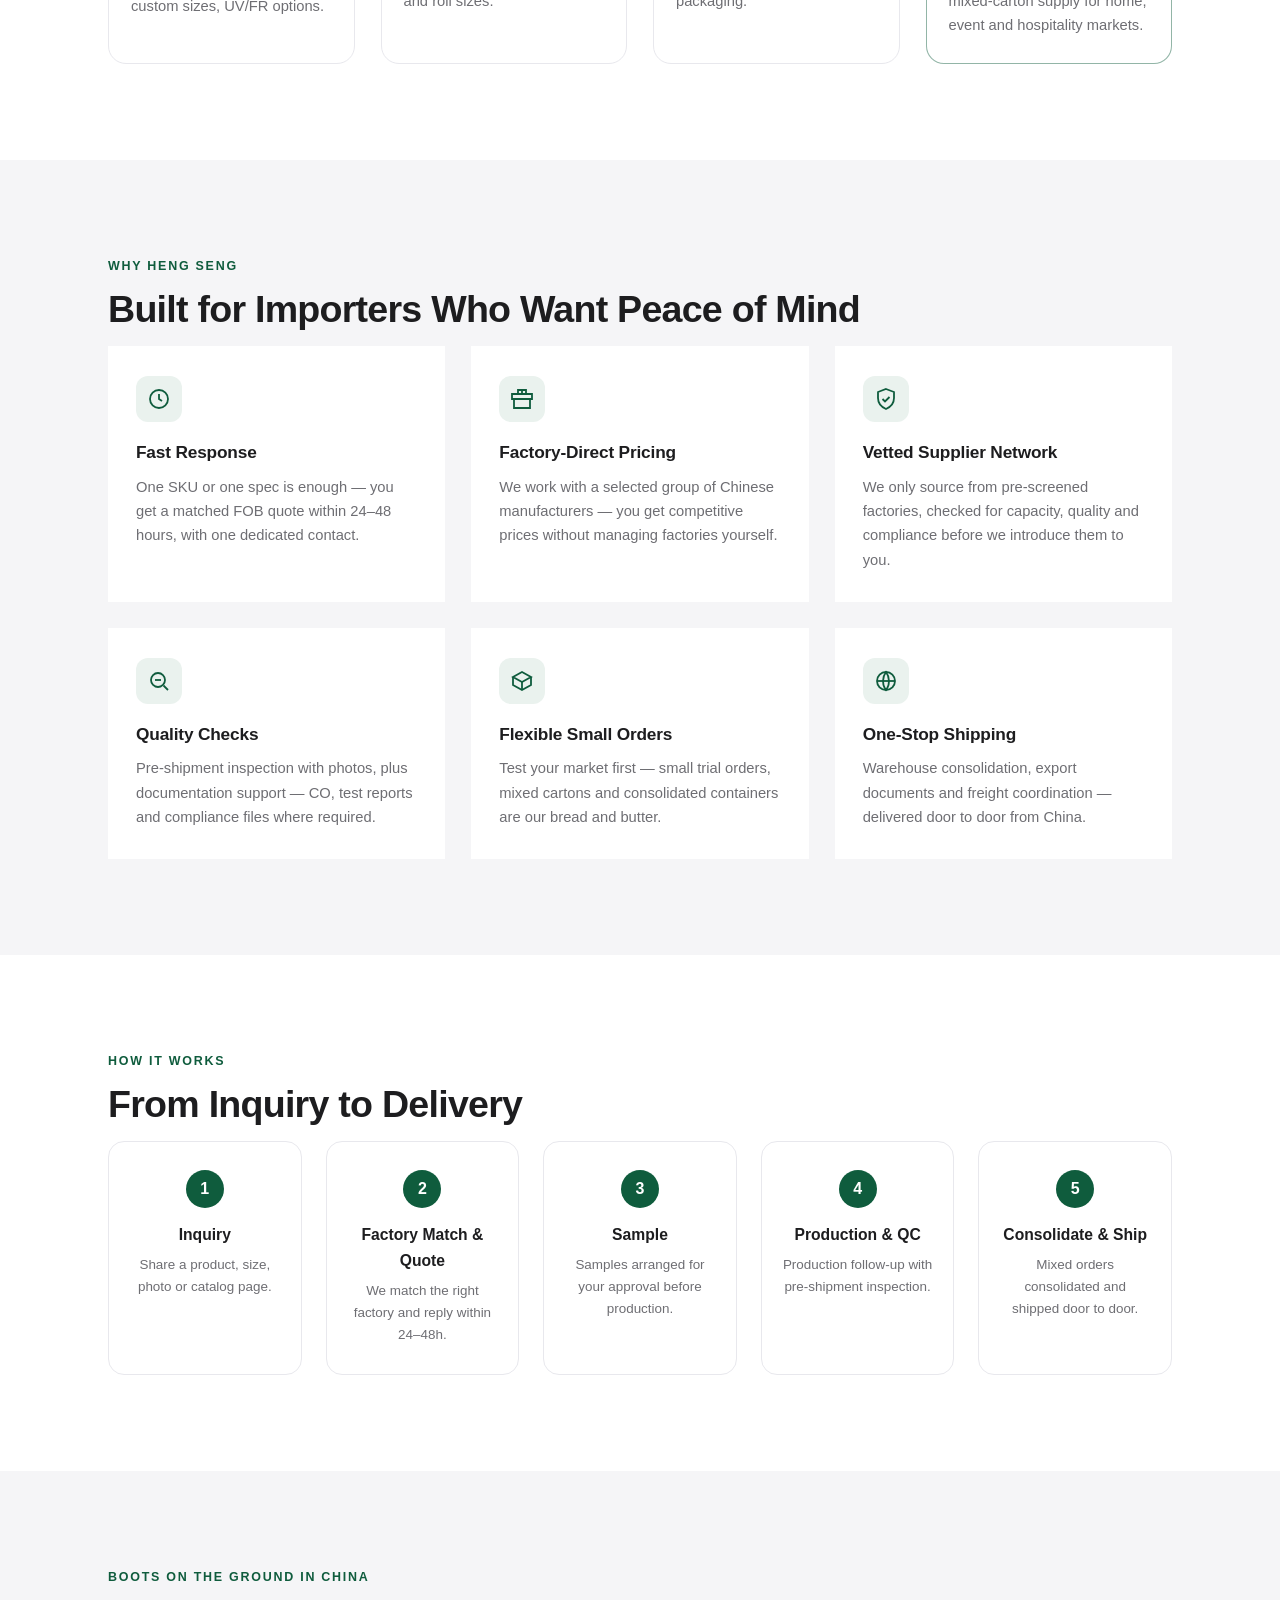
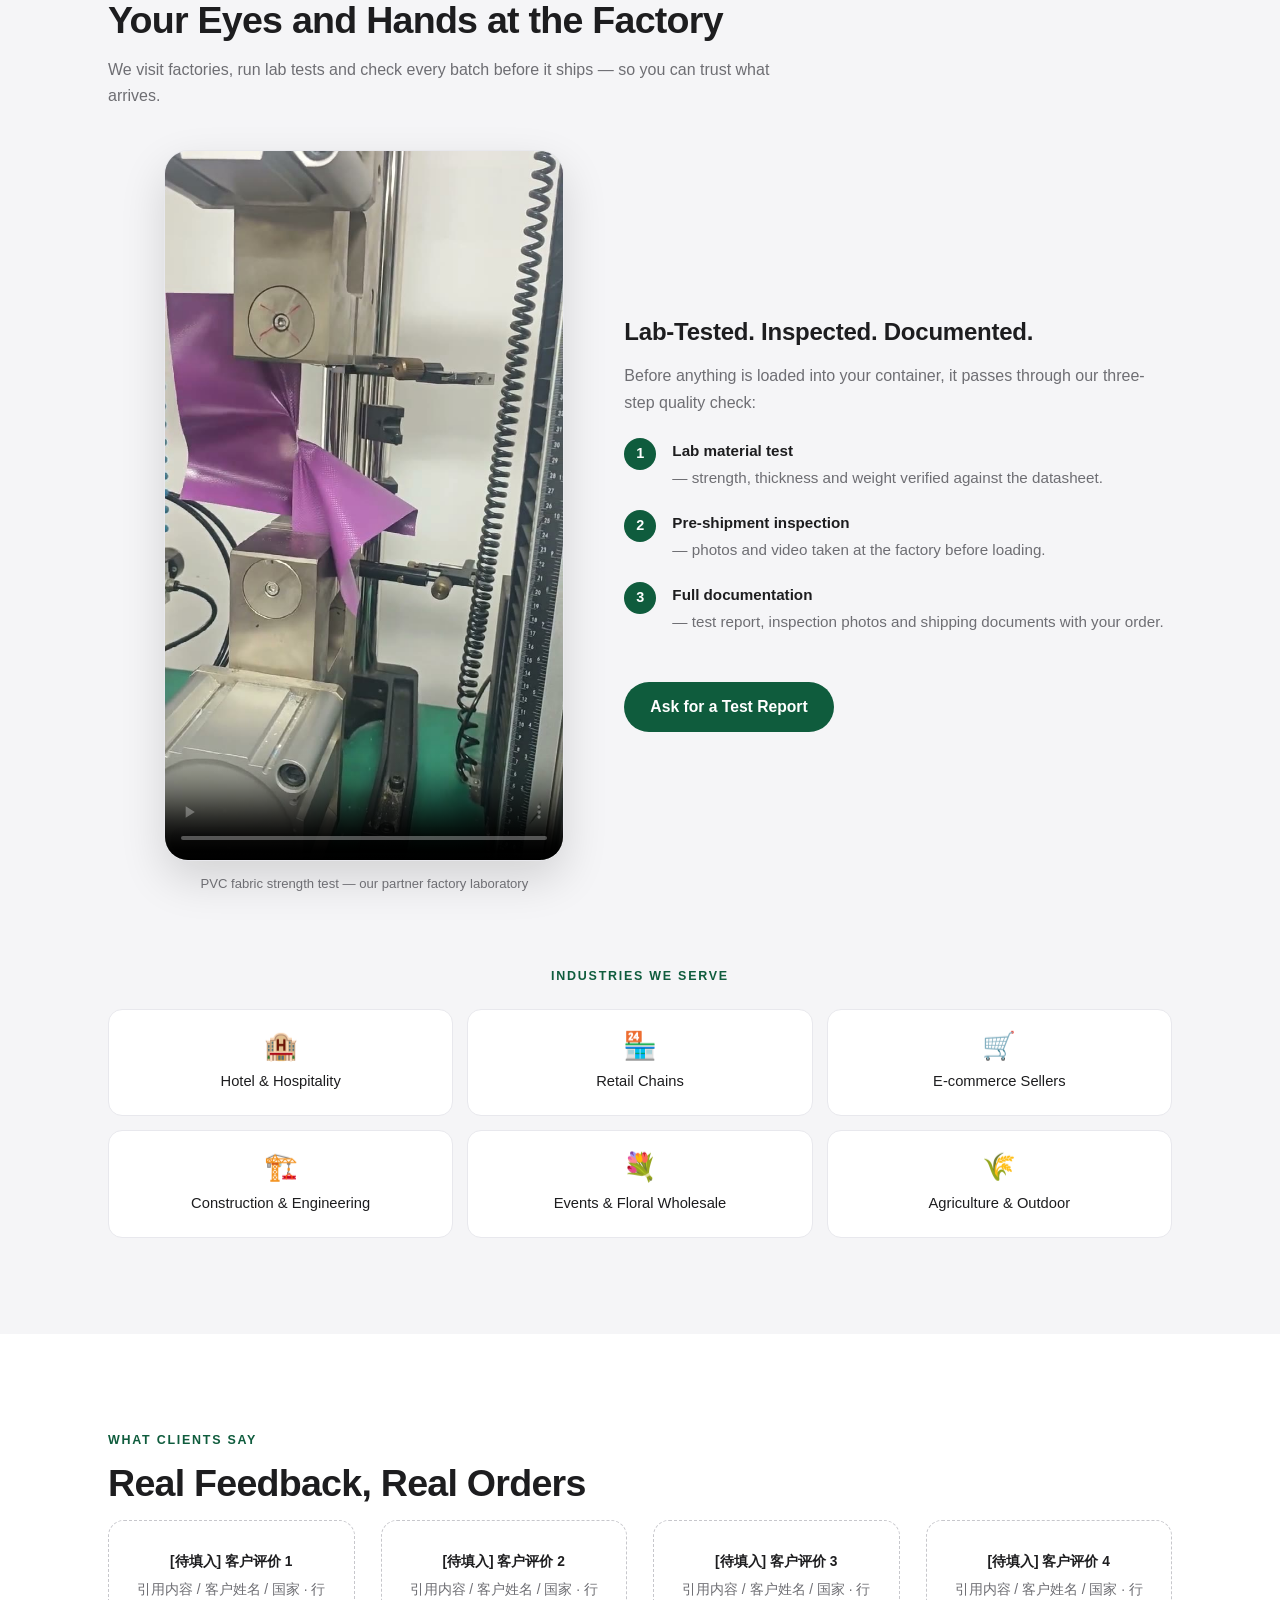
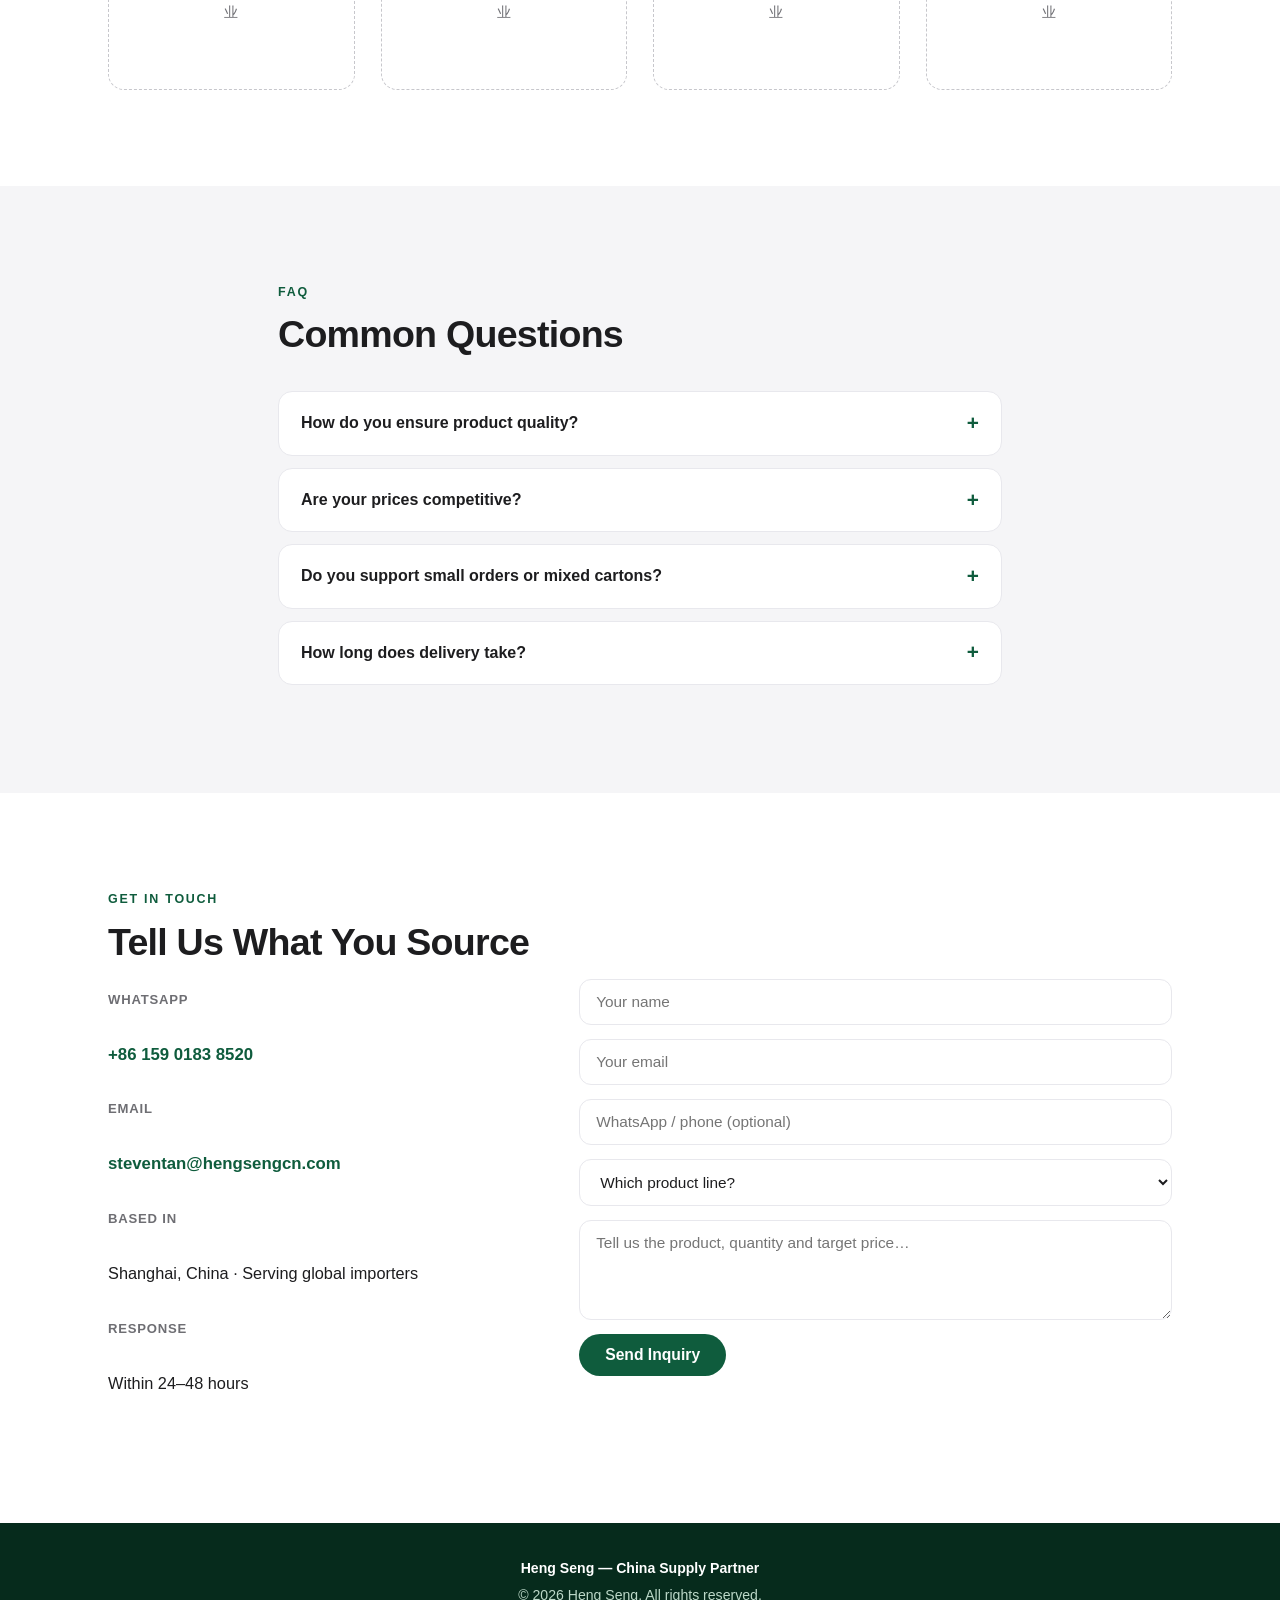
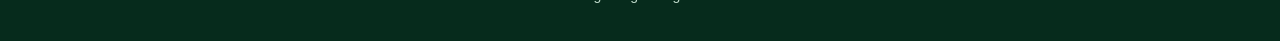
==== commit 2047aec9: "Add PVC strength test video and poster frame to QC section" ====
--- a/index.html
+++ b/index.html
@@ -188,7 +188,7 @@
       <div class="qc-showcase">
         <div class="qc-video">
           <!-- 视频文件放到 website/videos/pvc-strength-test.mp4 后自动生效 -->
-          <video controls playsinline preload="metadata" poster="images/qc-inspection.jpg">
+          <video controls playsinline preload="metadata" poster="images/pvc-test-poster.jpg">
             <source src="videos/pvc-strength-test.mp4" type="video/mp4">
             Your browser does not support video playback.
           </video>
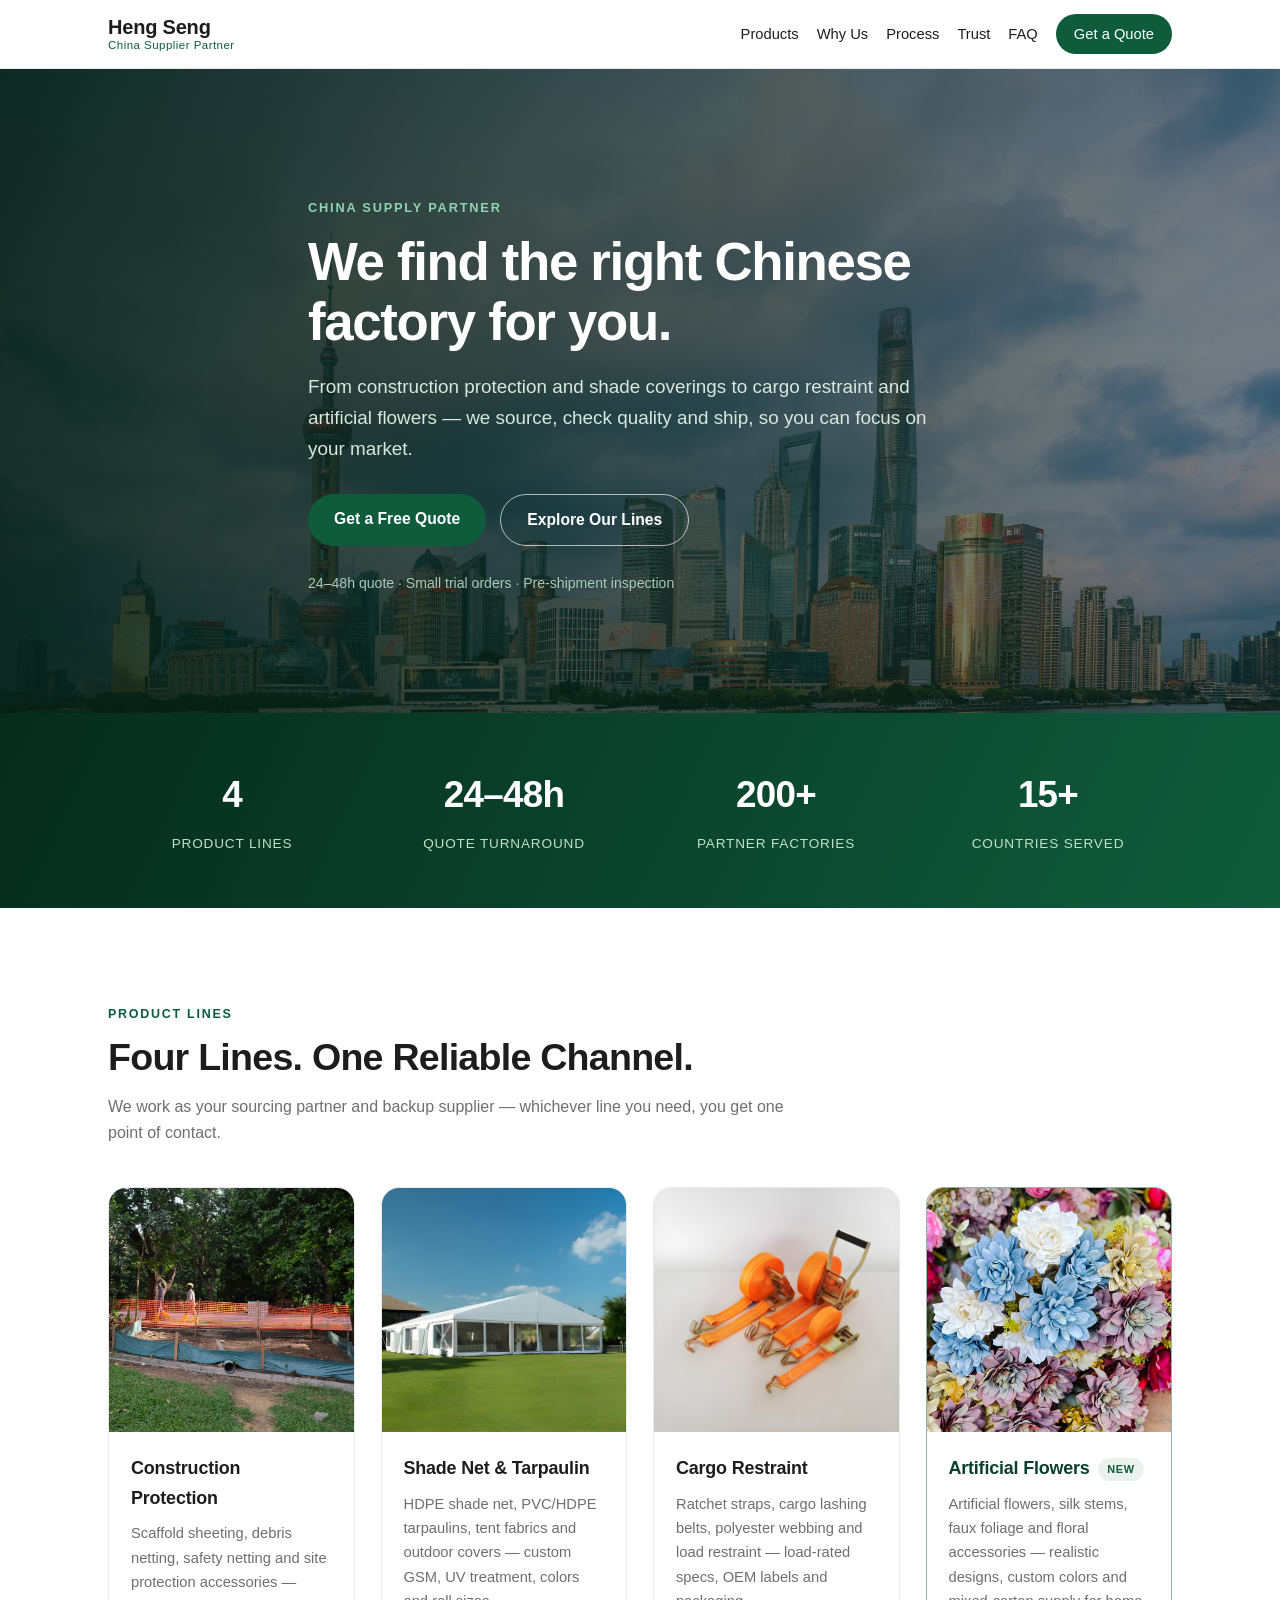
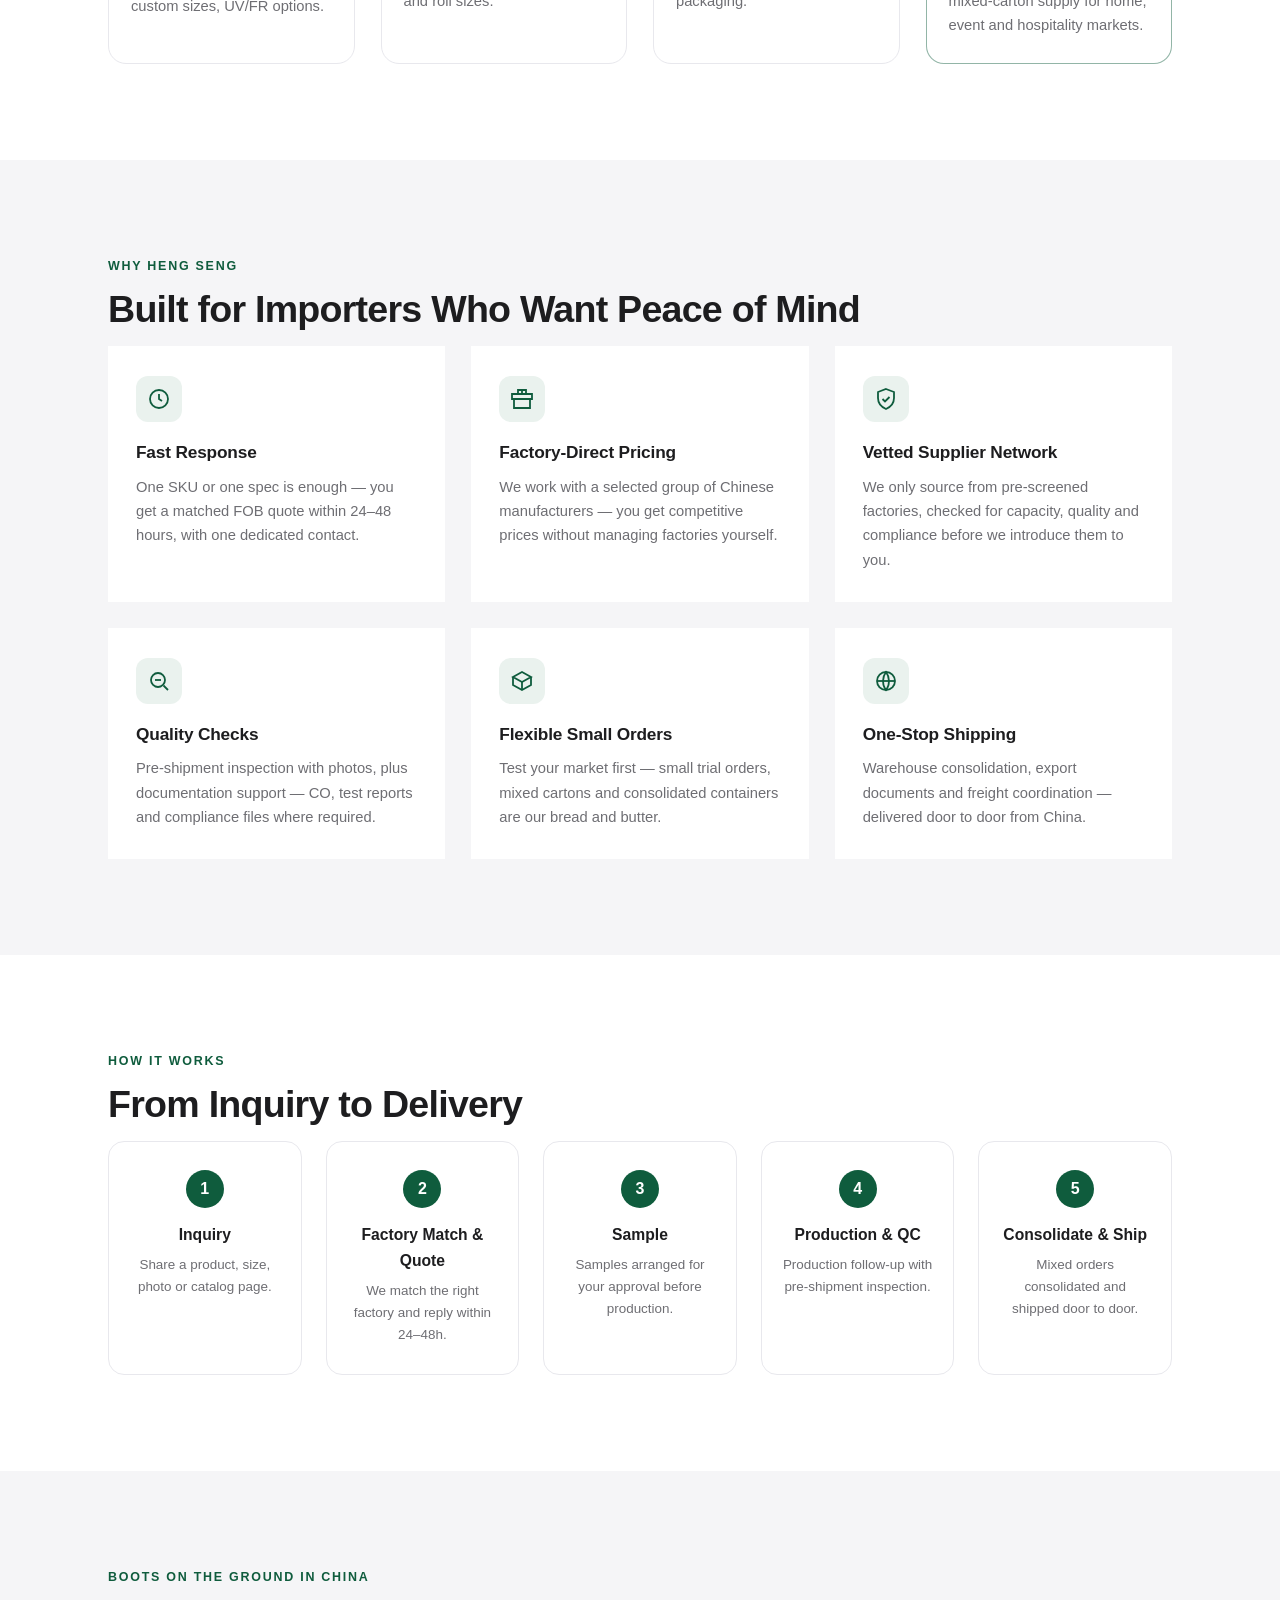
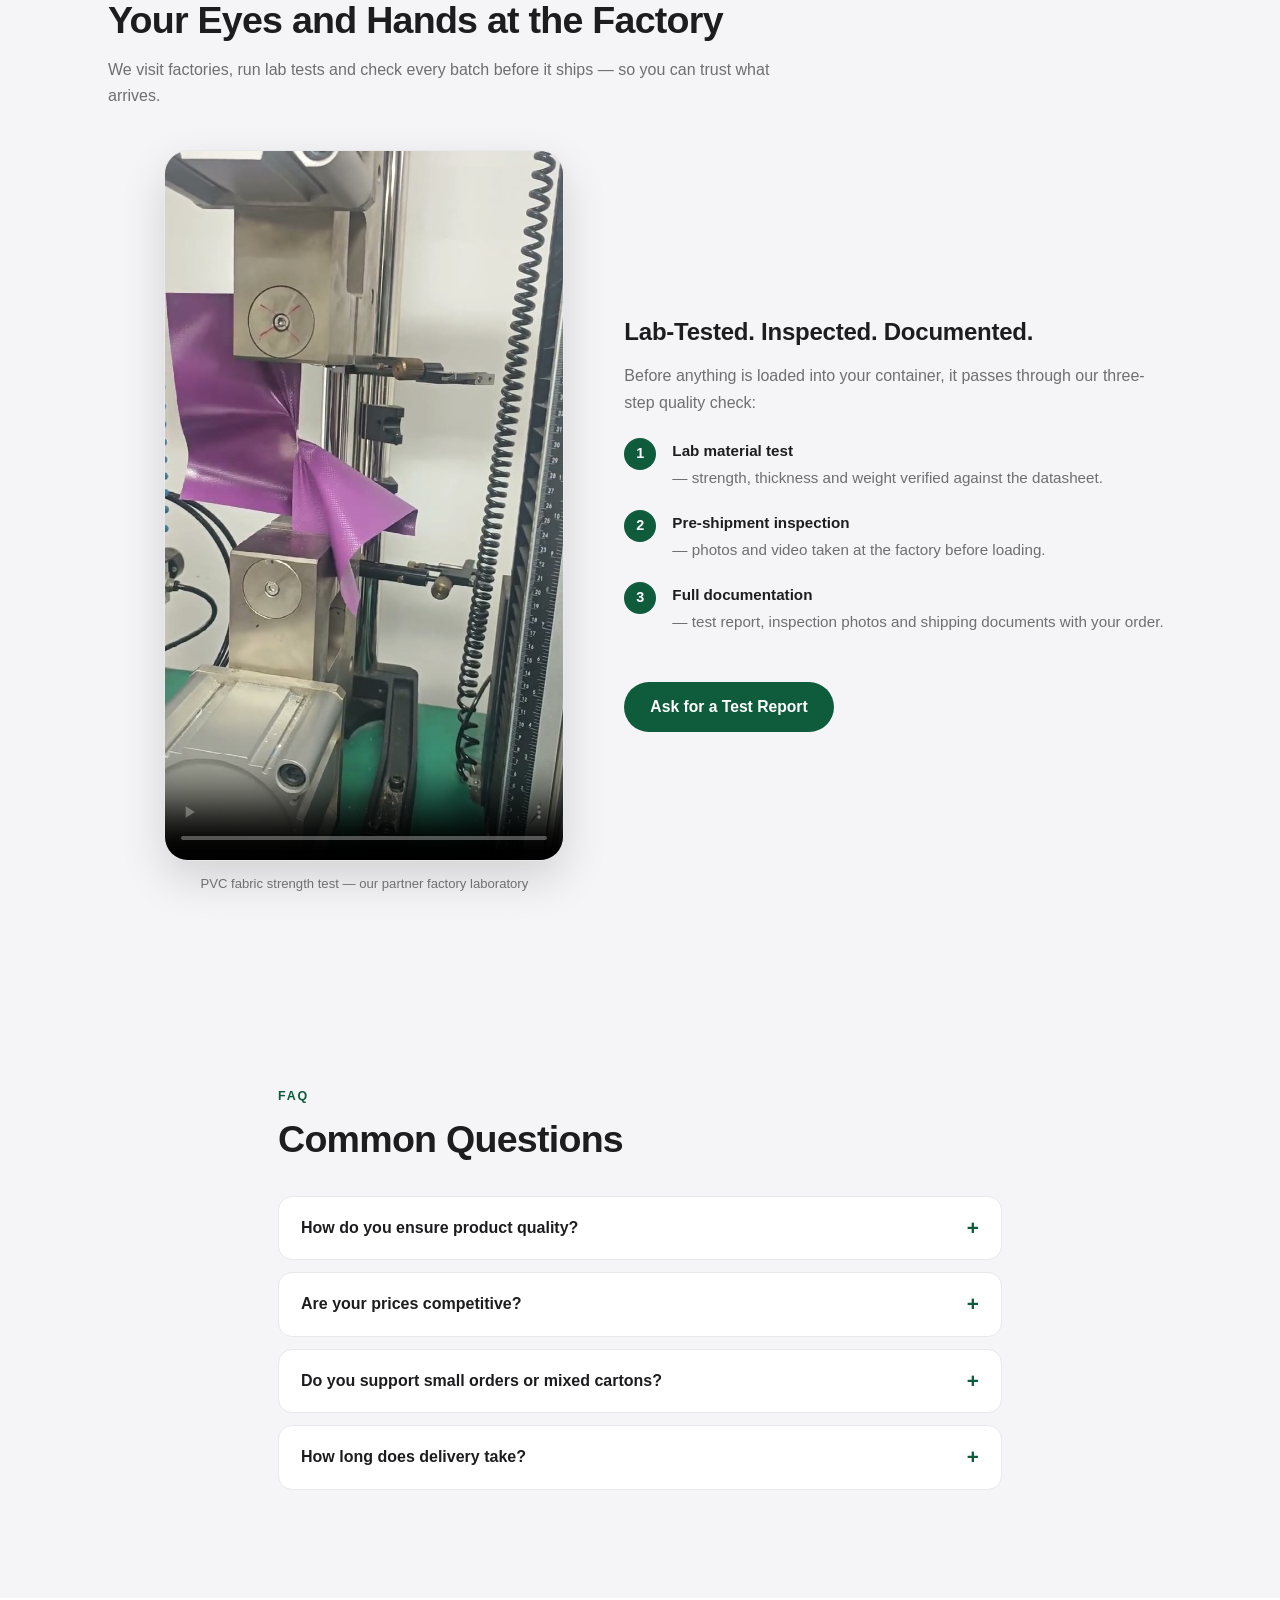
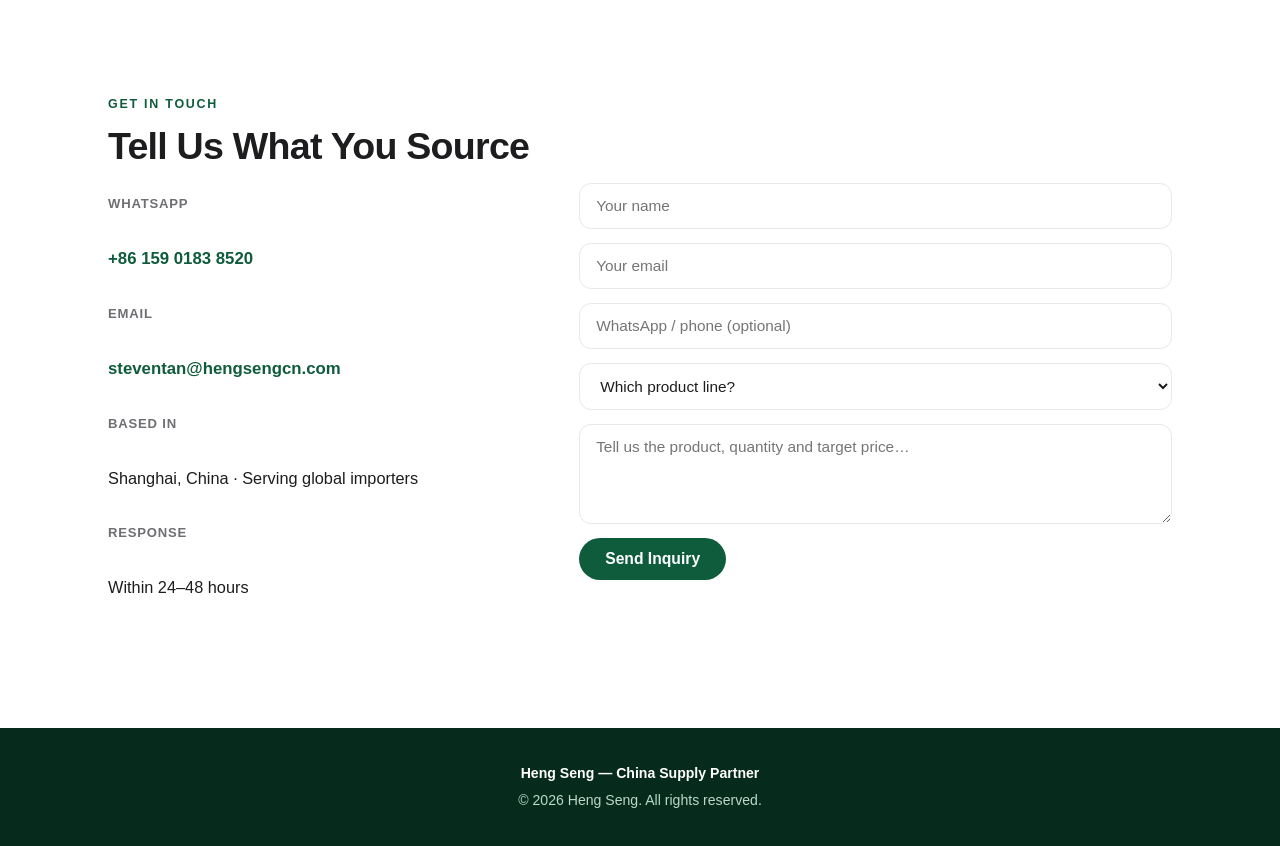
==== commit 4ed0c805: "Remove industries wall and testimonials section" ====
--- a/index.html
+++ b/index.html
@@ -206,54 +206,6 @@
         </div>
       </div>
 
-      <div class="industries">
-        <p class="eyebrow industries-label">INDUSTRIES WE SERVE</p>
-        <div class="industry-wall">
-          <div class="industry"><span>🏨</span>Hotel &amp; Hospitality</div>
-          <div class="industry"><span>🏪</span>Retail Chains</div>
-          <div class="industry"><span>🛒</span>E-commerce Sellers</div>
-          <div class="industry"><span>🏗️</span>Construction &amp; Engineering</div>
-          <div class="industry"><span>💐</span>Events &amp; Floral Wholesale</div>
-          <div class="industry"><span>🌾</span>Agriculture &amp; Outdoor</div>
-        </div>
-      </div>
-    </div>
-  </section>
-
-  <!-- ============================================================
-       TESTIMONIALS — 真实客户评价（占位）
-       ※ 从 WhatsApp 回复中整理真实评价后再填入，不编造
-  ============================================================ -->
-  <section id="testimonials" class="section">
-    <div class="container">
-      <p class="eyebrow">WHAT CLIENTS SAY</p>
-      <h2>Real Feedback, Real Orders</h2>
-      <div class="grid grid-4">
-        <div class="quote-card">
-          <div class="quote-placeholder">
-            <strong>[待填入] 客户评价 1</strong>
-            <span>引用内容 / 客户姓名 / 国家 · 行业</span>
-          </div>
-        </div>
-        <div class="quote-card">
-          <div class="quote-placeholder">
-            <strong>[待填入] 客户评价 2</strong>
-            <span>引用内容 / 客户姓名 / 国家 · 行业</span>
-          </div>
-        </div>
-        <div class="quote-card">
-          <div class="quote-placeholder">
-            <strong>[待填入] 客户评价 3</strong>
-            <span>引用内容 / 客户姓名 / 国家 · 行业</span>
-          </div>
-        </div>
-        <div class="quote-card">
-          <div class="quote-placeholder">
-            <strong>[待填入] 客户评价 4</strong>
-            <span>引用内容 / 客户姓名 / 国家 · 行业</span>
-          </div>
-        </div>
-      </div>
     </div>
   </section>
 
--- a/style.css
+++ b/style.css
@@ -389,39 +389,6 @@
   color: var(--ink);
   margin-bottom: 2px;
 }
-.industries { margin-top: 72px; text-align: center; }
-.industries-label { margin-bottom: 22px; }
-.industry-wall {
-  display: grid;
-  grid-template-columns: repeat(3, 1fr);
-  gap: 14px;
-}
-.industry {
-  background: var(--bg);
-  border: 1px solid var(--border);
-  border-radius: 14px;
-  padding: 22px 14px;
-  font-size: 0.92rem;
-  font-weight: 500;
-  color: var(--ink);
-}
-.industry span { display: block; font-size: 1.7rem; line-height: 1; margin-bottom: 10px; }
-
-/* ---------- 评价占位 ---------- */
-.quote-card {
-  background: var(--bg);
-  border: 1px dashed var(--ph-border);
-  border-radius: 16px;
-  padding: 30px 24px;
-  min-height: 170px;
-}
-.quote-placeholder {
-  color: var(--muted);
-  font-size: 0.86rem;
-  text-align: center;
-}
-.quote-placeholder strong { display: block; color: var(--ink); margin-bottom: 6px; }
-
 /* ---------- FAQ ---------- */
 .faq-list { margin-top: 34px; }
 .faq-list details {
@@ -507,5 +474,5 @@
   .hero h1 { font-size: 2.1rem; }
   .section { padding: 70px 0; }
   .section h2 { font-size: 1.85rem; }
-  .grid-4, .grid-3, .steps, .industry-wall { grid-template-columns: 1fr; }
-}
+  .grid-4, .grid-3, .steps { grid-template-columns: 1fr; }
+}
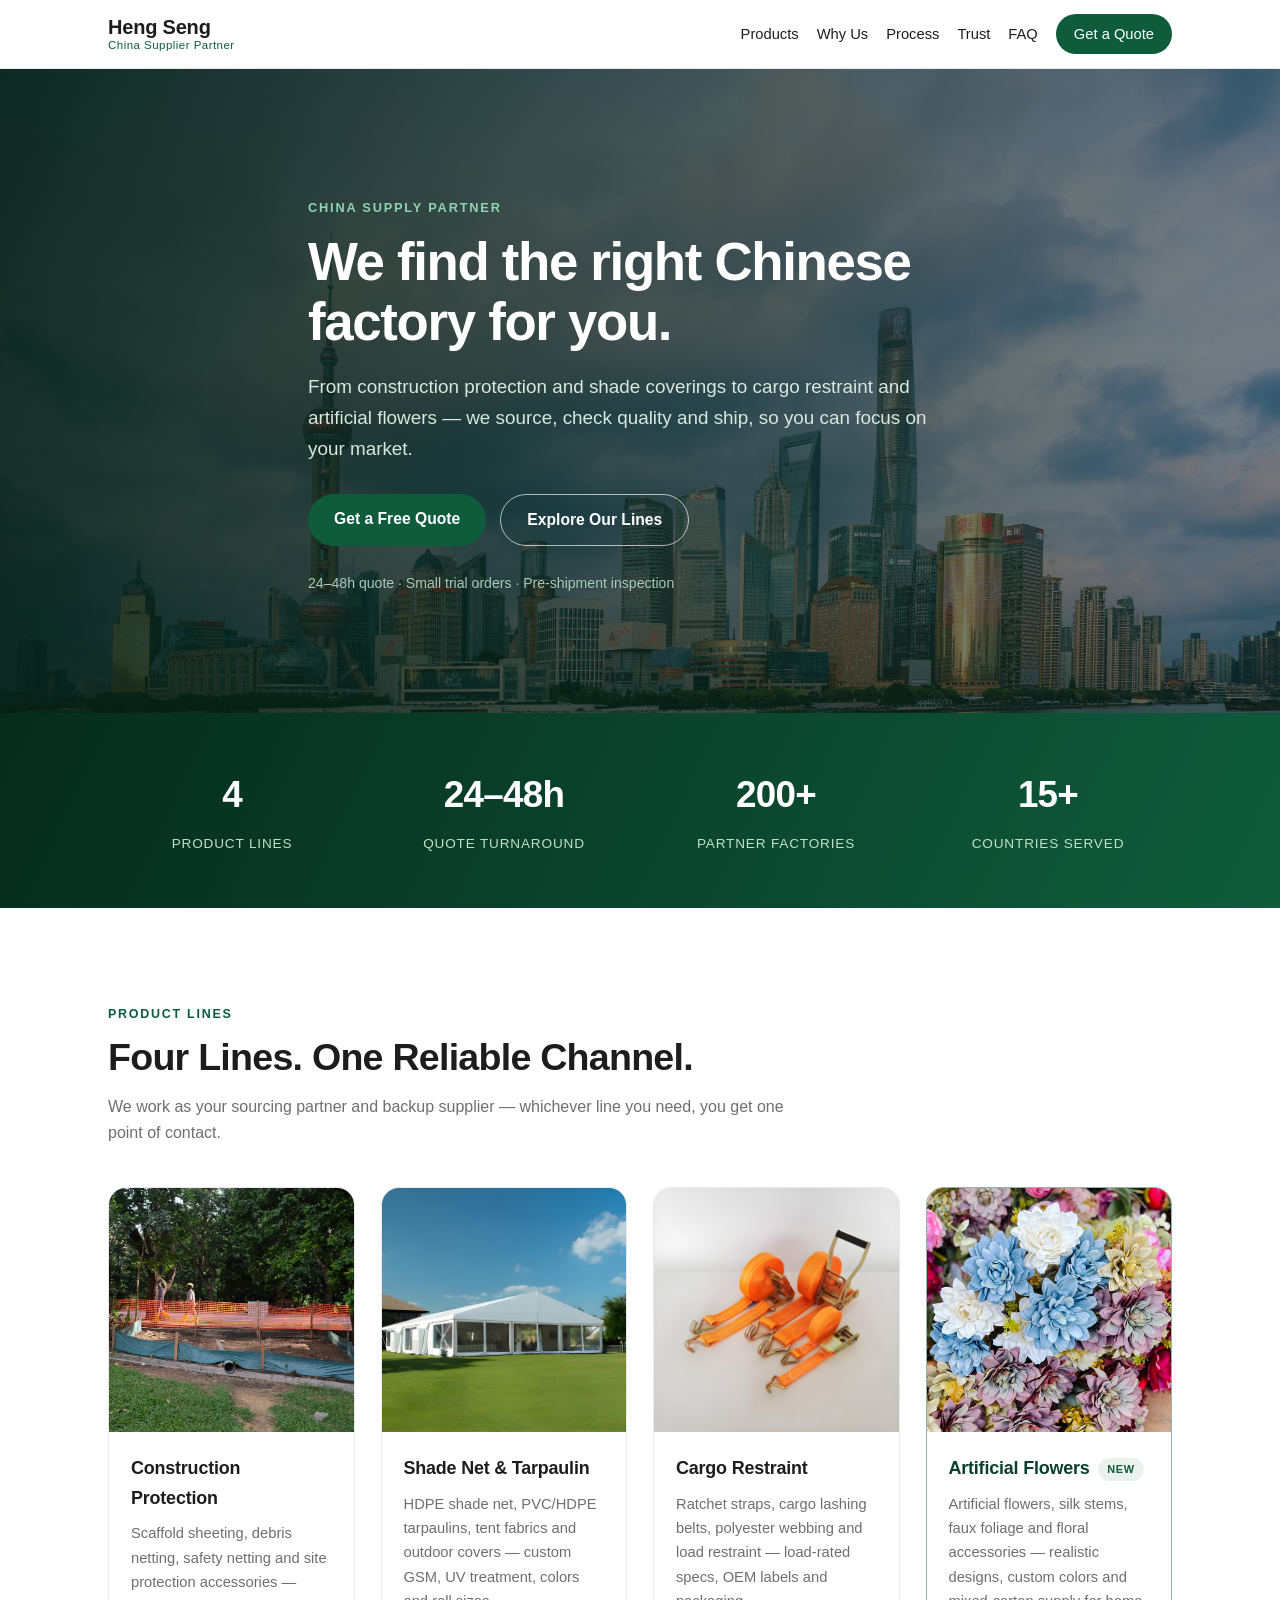
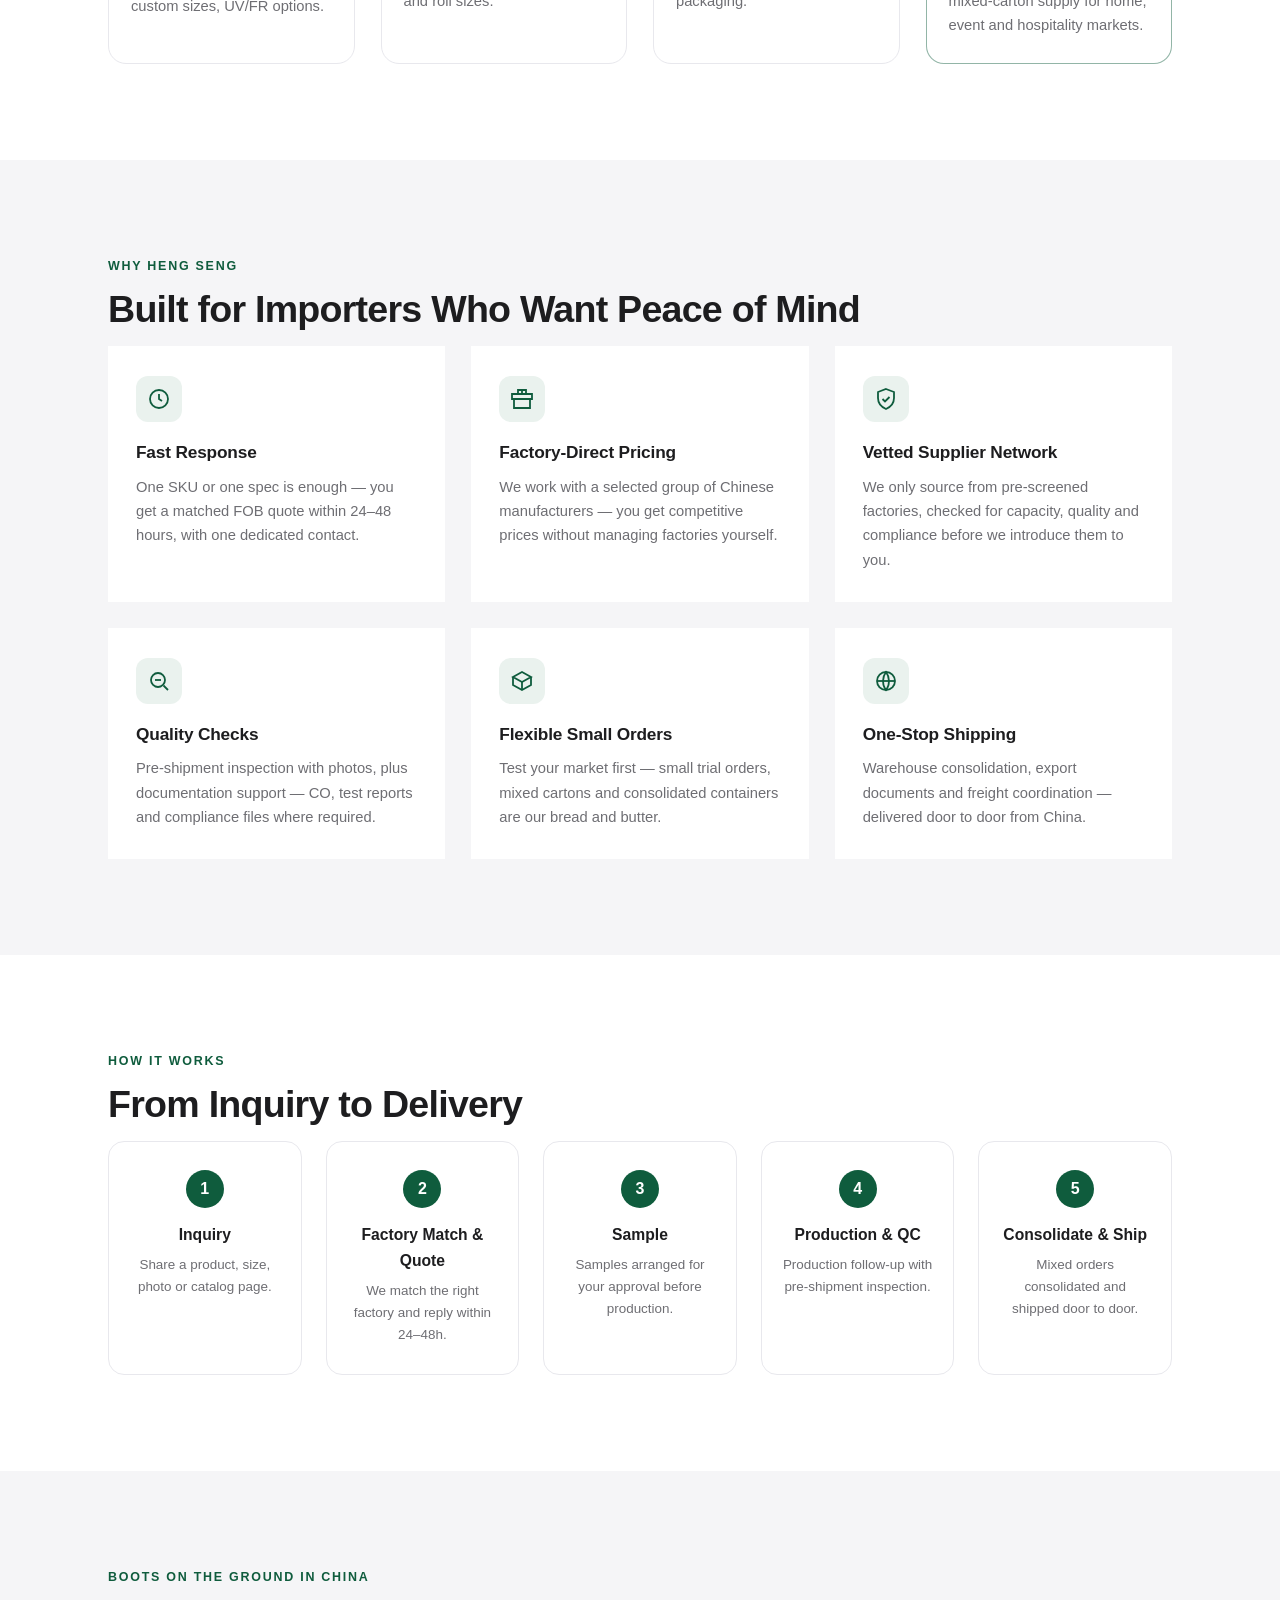
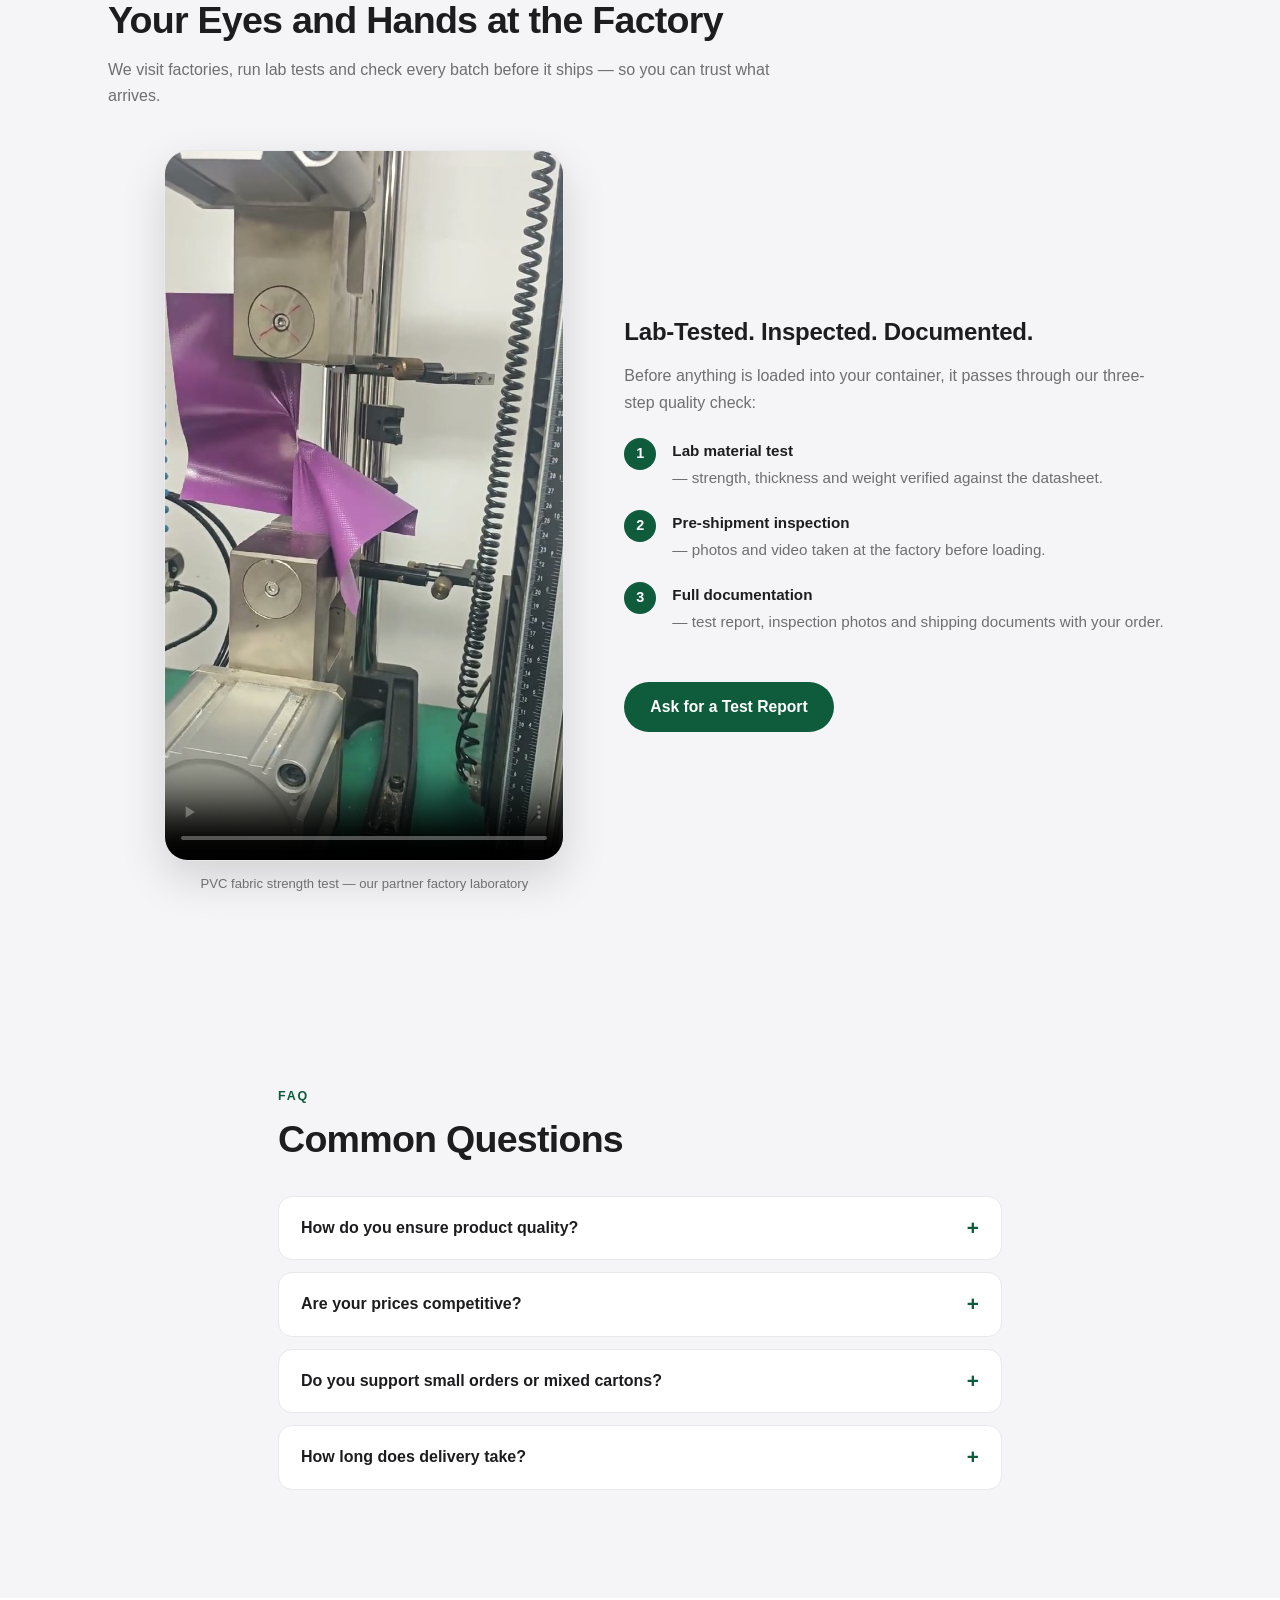
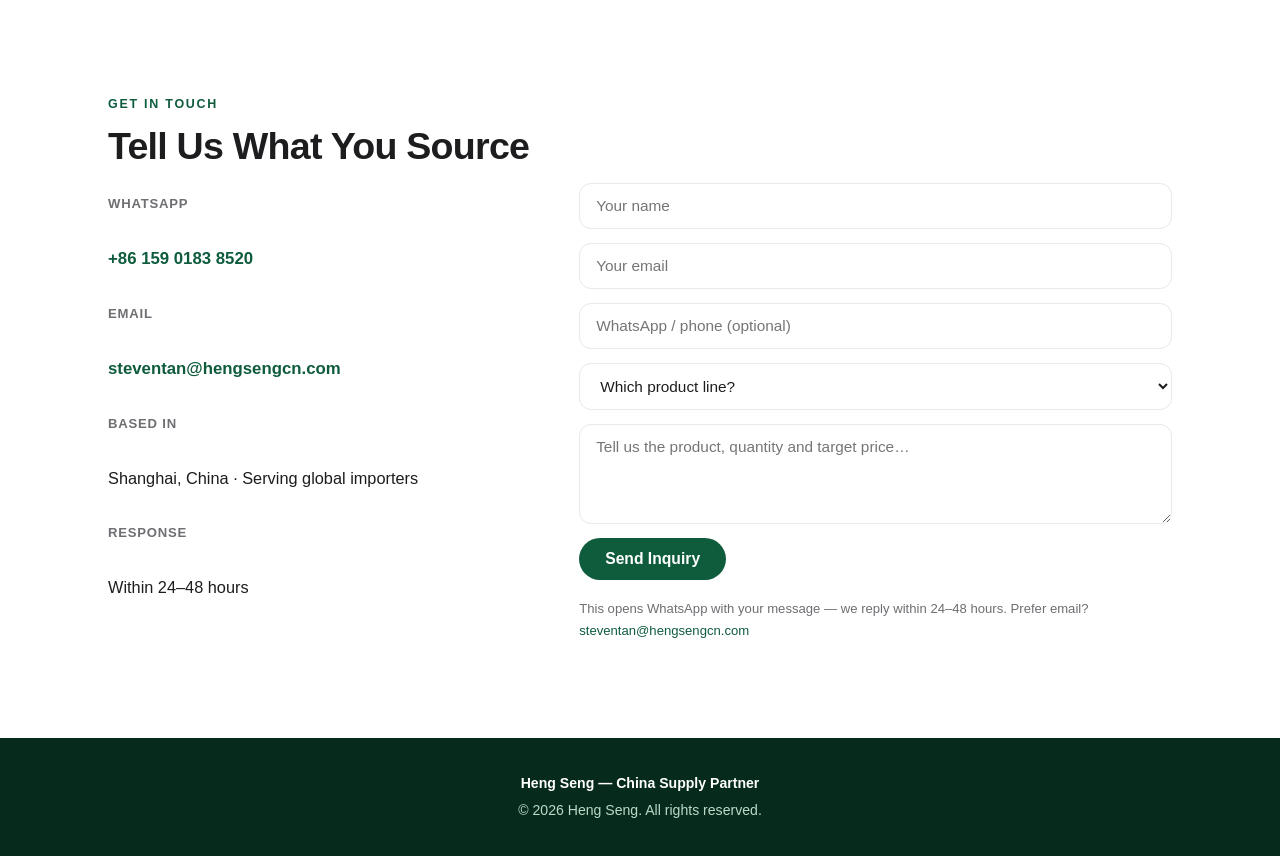
==== commit c30f45bf: "Fix inquiry form: submit opens WhatsApp with prefilled message" ====
--- a/index.html
+++ b/index.html
@@ -252,7 +252,7 @@
           <div class="contact-item"><strong>Based in</strong><br><span>Shanghai, China &middot; Serving global importers</span></div>
           <div class="contact-item"><strong>Response</strong><br><span>Within 24–48 hours</span></div>
         </div>
-        <form class="quote-form" action="mailto:steventan@hengsengcn.com" method="post" enctype="text/plain">
+        <form class="quote-form" id="inquiry-form">
           <input type="text" name="Name" placeholder="Your name" required>
           <input type="email" name="Email" placeholder="Your email" required>
           <input type="text" name="WhatsApp" placeholder="WhatsApp / phone (optional)">
@@ -266,6 +266,7 @@
           </select>
           <textarea name="Message" rows="4" placeholder="Tell us the product, quantity and target price…" required></textarea>
           <button class="btn btn-primary" type="submit">Send Inquiry</button>
+          <p class="form-note">This opens WhatsApp with your message — we reply within 24–48 hours. Prefer email? <a href="mailto:steventan@hengsengcn.com">steventan@hengsengcn.com</a></p>
         </form>
       </div>
     </div>
@@ -278,5 +279,23 @@
     </div>
   </footer>
 
+  <script>
+    document.getElementById("inquiry-form").addEventListener("submit", function (e) {
+      e.preventDefault();
+      var f = this;
+      var name = f.querySelector('[name="Name"]').value.trim();
+      var email = f.querySelector('[name="Email"]').value.trim();
+      var wa = f.querySelector('[name="WhatsApp"]').value.trim();
+      var line = f.querySelector('[name="Product line"]').value;
+      var msg = f.querySelector('[name="Message"]').value.trim();
+      var text = "New inquiry from hengsengcn.com\n\nName: " + name +
+                 "\nEmail: " + email +
+                 (wa ? "\nWhatsApp / Phone: " + wa : "") +
+                 "\nProduct line: " + line +
+                 "\nMessage: " + msg;
+      window.open("https://wa.me/8615901838520?text=" + encodeURIComponent(text), "_blank", "noopener");
+      f.querySelector("button").textContent = "Opening WhatsApp…";
+    });
+  </script>
 </body>
 </html>
--- a/style.css
+++ b/style.css
@@ -443,6 +443,13 @@
 .quote-form select:focus,
 .quote-form textarea:focus { border-color: var(--green); }
 .quote-form button { align-self: flex-start; }
+.form-note {
+  color: var(--muted);
+  font-size: 0.82rem;
+  margin-top: 4px;
+}
+.form-note a { color: var(--green); text-decoration: none; }
+.form-note a:hover { text-decoration: underline; }
 
 /* ---------- 页脚 ---------- */
 .site-footer {
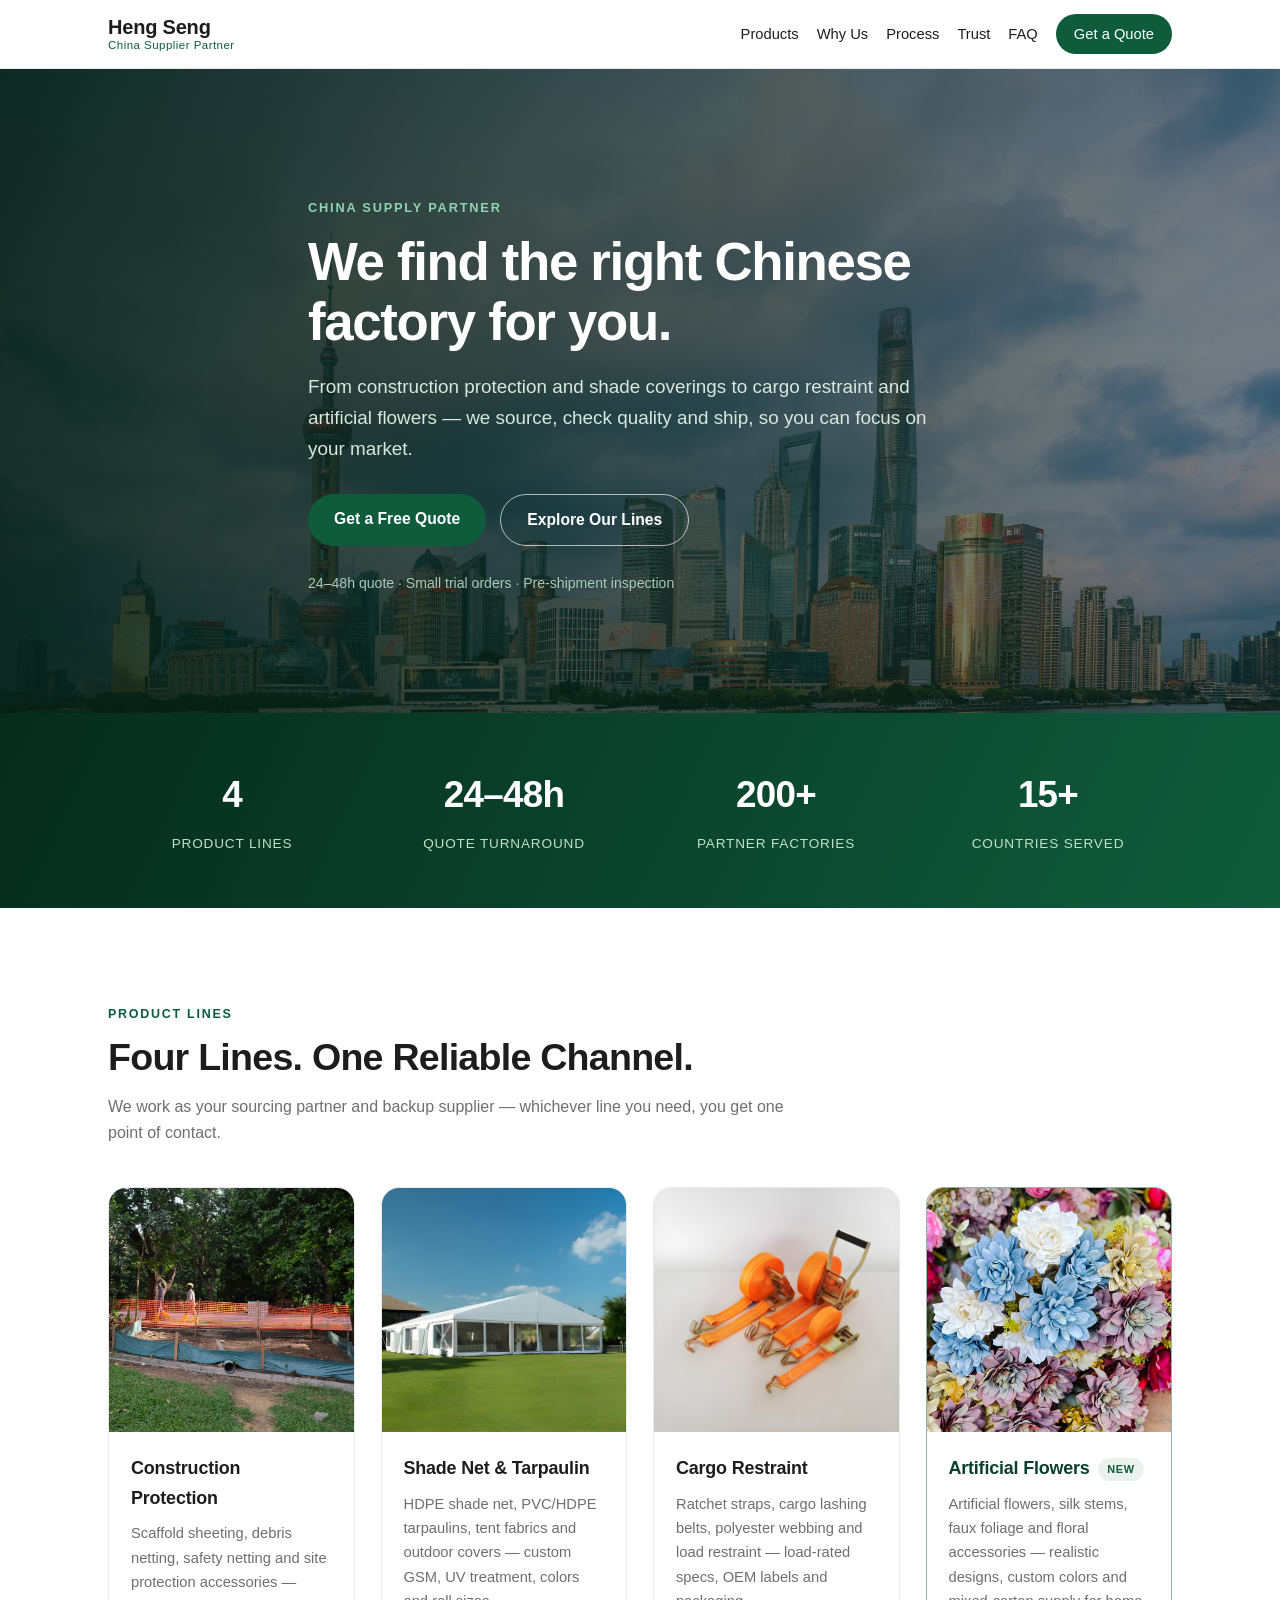
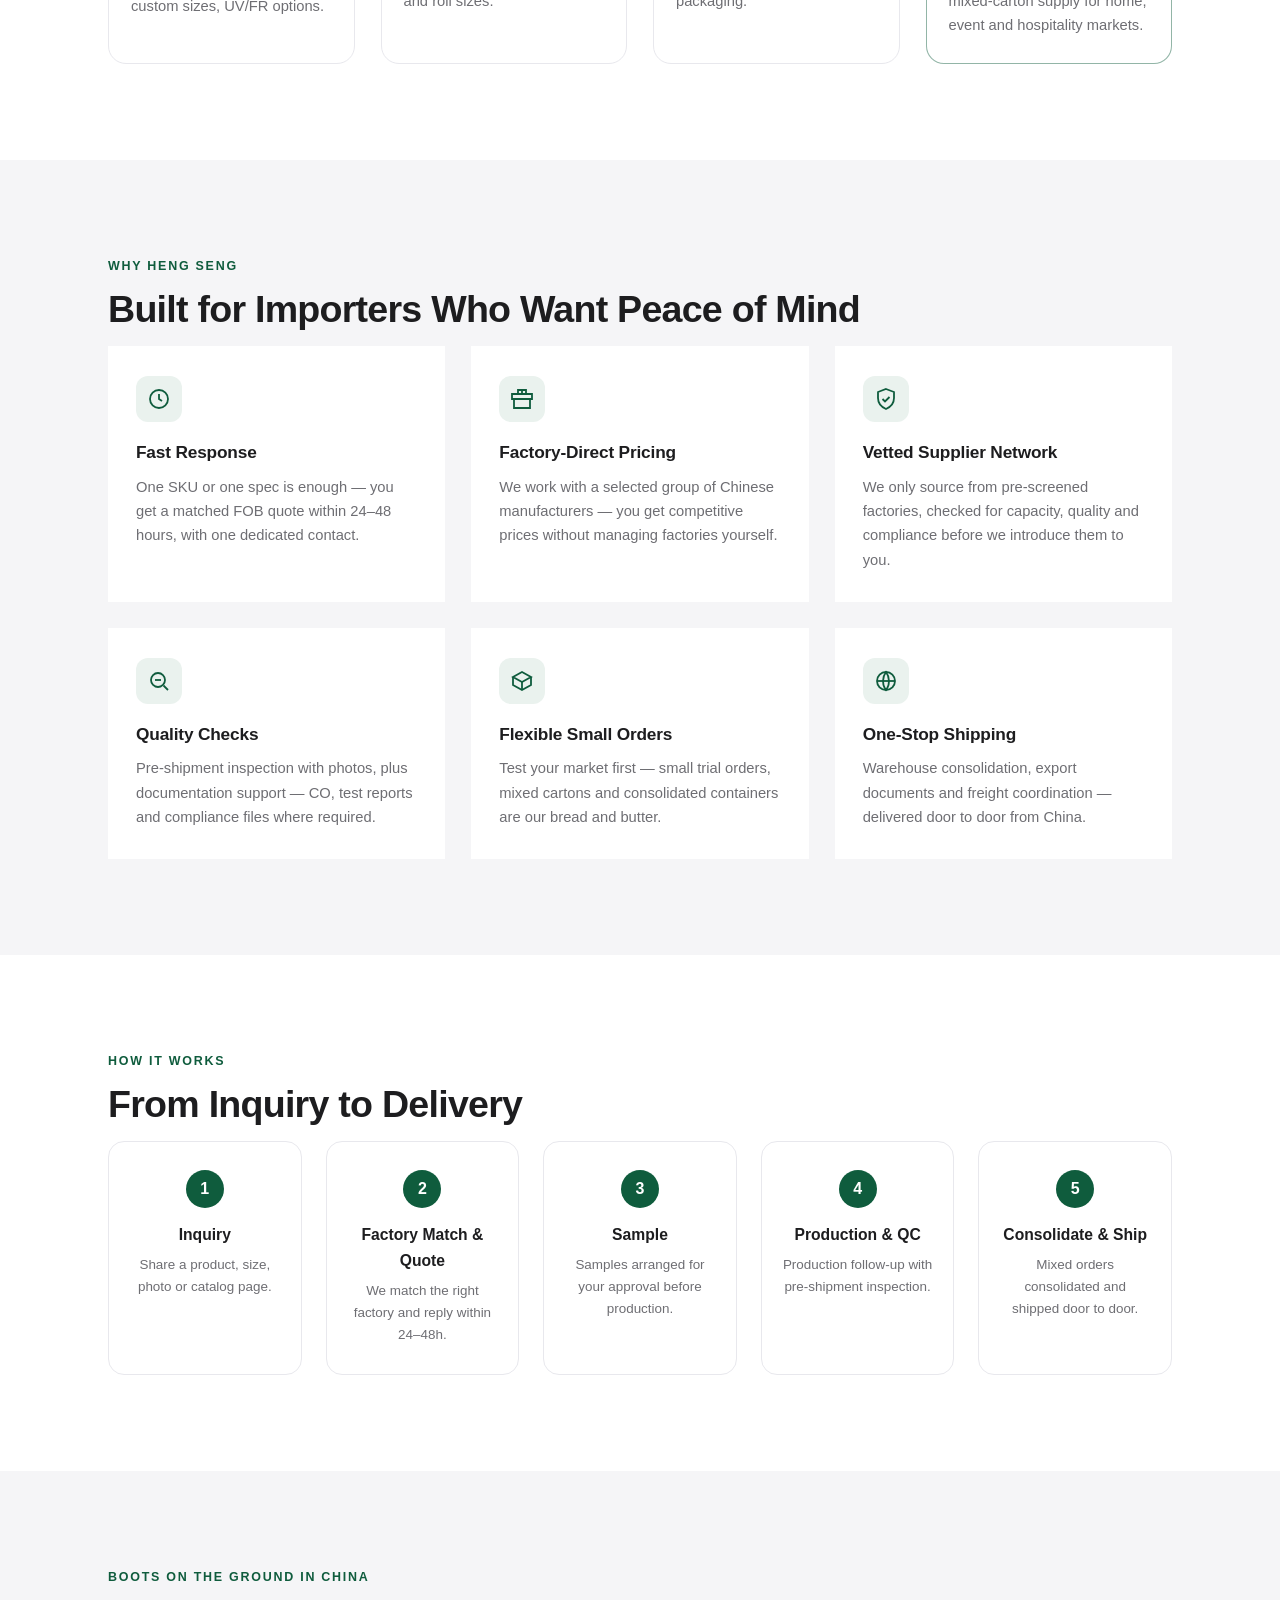
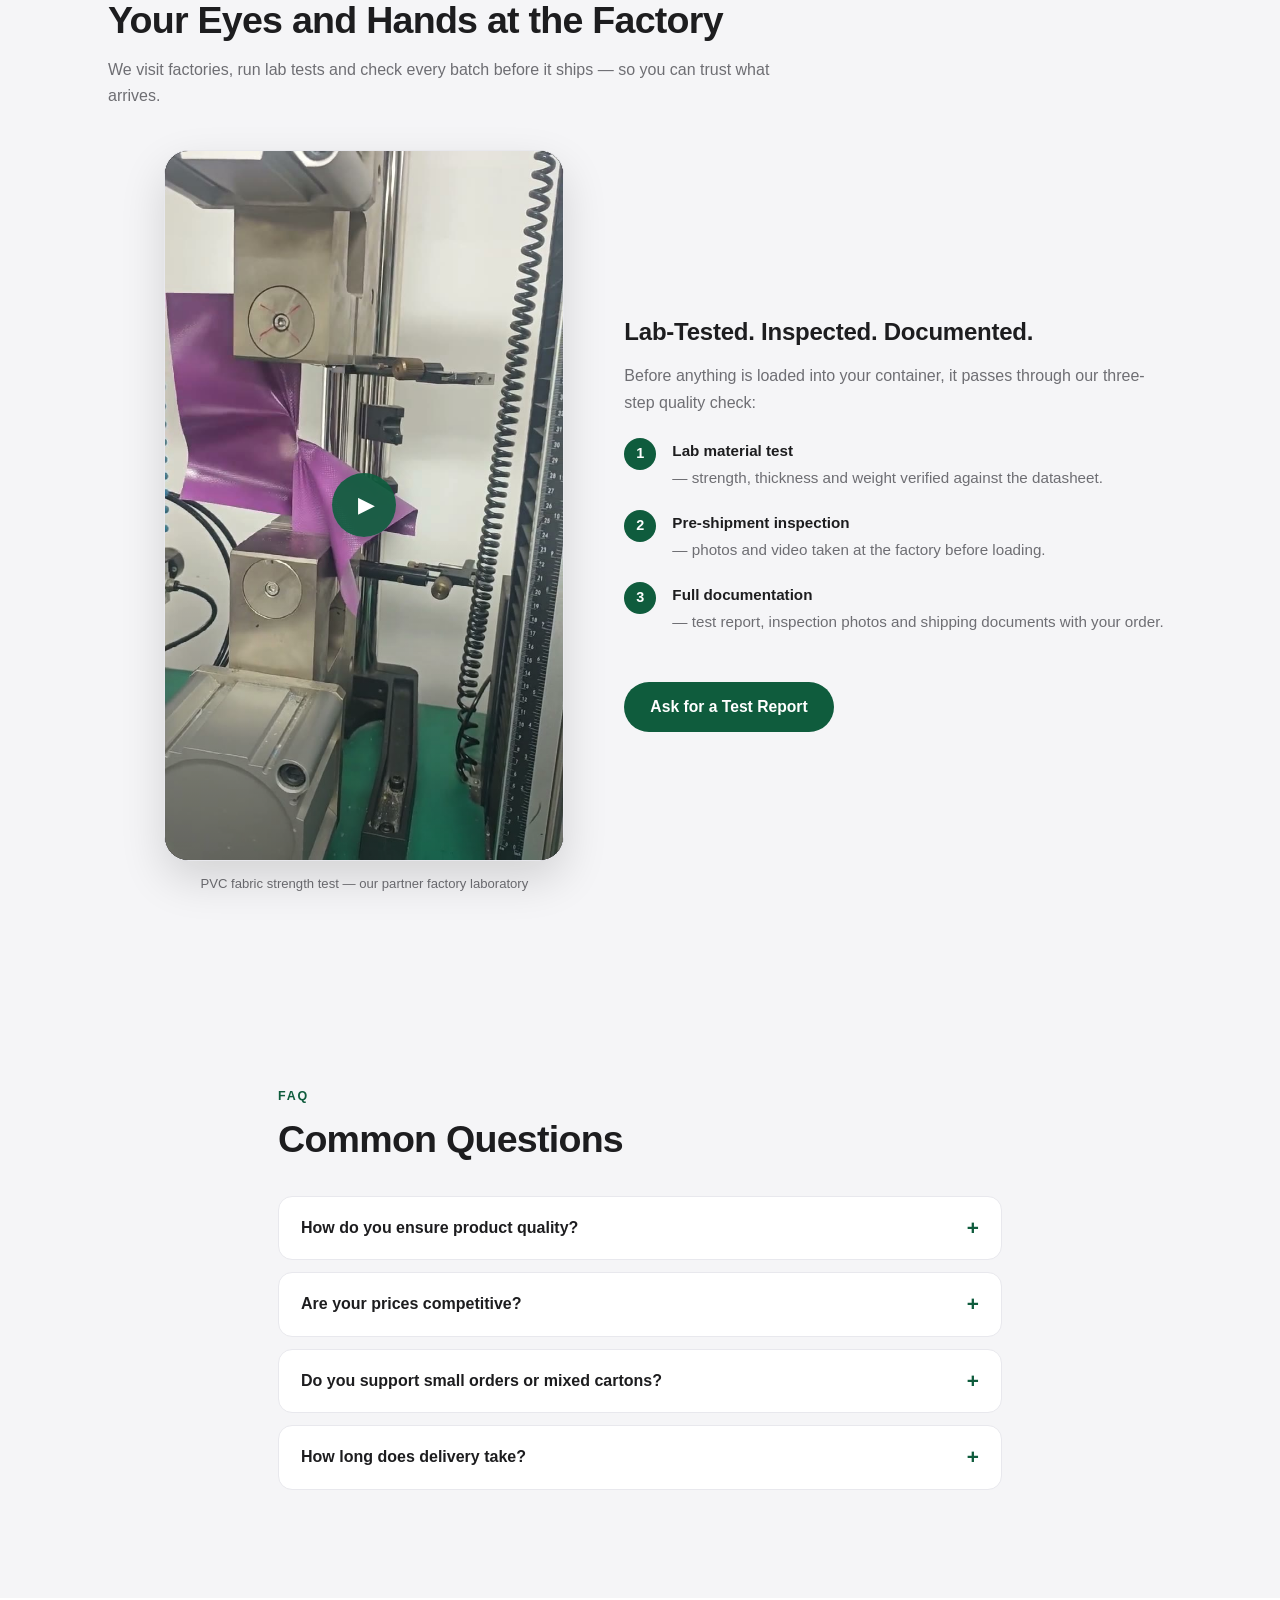
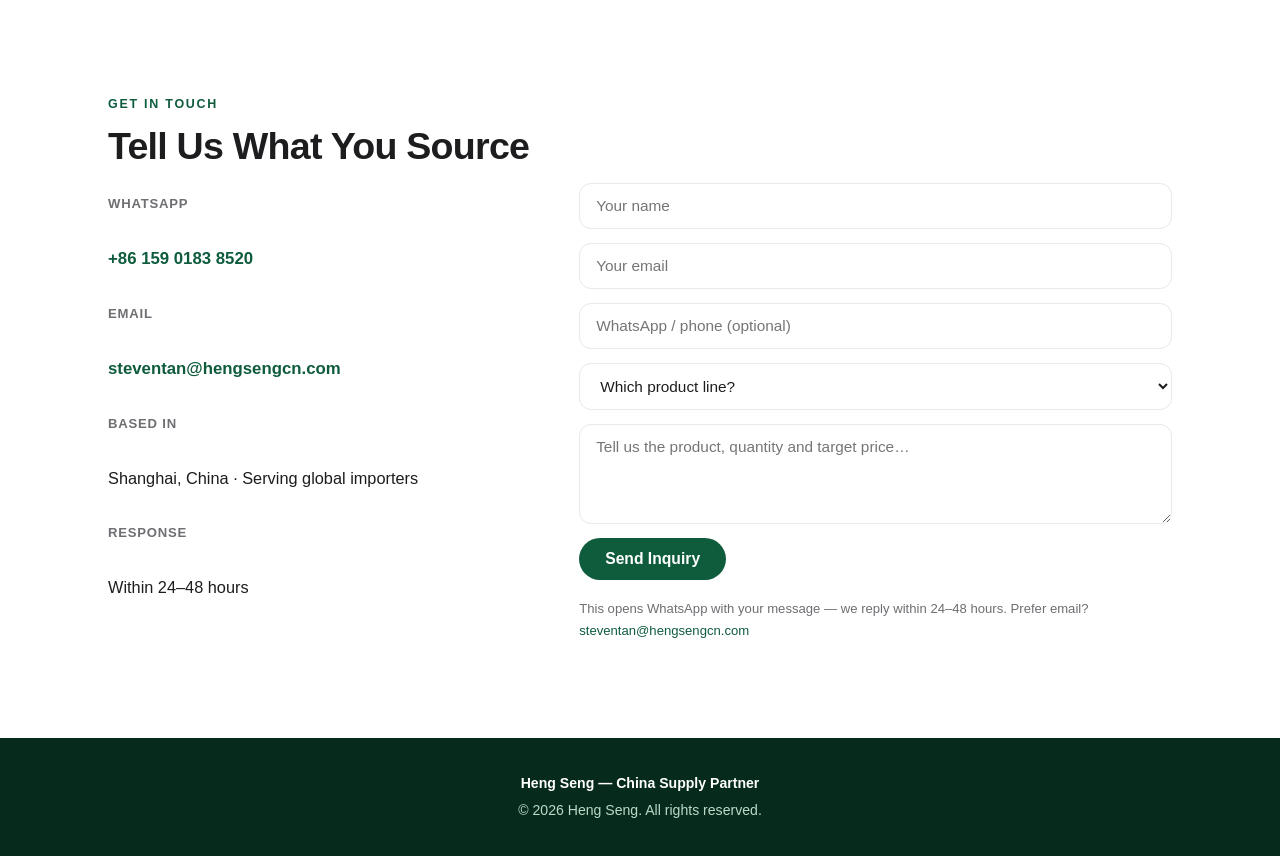
==== commit f32ea153: "Video: click-to-play launcher to avoid resource sniffer popup" ====
--- a/index.html
+++ b/index.html
@@ -188,10 +188,10 @@
       <div class="qc-showcase">
         <div class="qc-video">
           <!-- 视频文件放到 website/videos/pvc-strength-test.mp4 后自动生效 -->
-          <video controls playsinline preload="metadata" poster="images/pvc-test-poster.jpg">
-            <source src="videos/pvc-strength-test.mp4" type="video/mp4">
-            Your browser does not support video playback.
-          </video>
+          <div class="video-launcher" id="pvc-video-launcher" role="button" tabindex="0" aria-label="Play PVC strength test video">
+            <img class="video-poster" src="images/pvc-test-poster.jpg" alt="PVC fabric strength test in laboratory">
+            <span class="video-play-btn" aria-hidden="true">&#9654;</span>
+          </div>
           <p class="qc-video-caption">PVC fabric strength test — our partner factory laboratory</p>
         </div>
         <div class="qc-content">
@@ -280,6 +280,24 @@
   </footer>
 
   <script>
+    (function () {
+      var launcher = document.getElementById("pvc-video-launcher");
+      if (!launcher) return;
+      function play() {
+        launcher.innerHTML =
+          '<video controls autoplay playsinline preload="auto" poster="images/pvc-test-poster.jpg">' +
+          '<source src="videos/pvc-strength-test.mp4" type="video/mp4">' +
+          "Your browser does not support video playback.</video>";
+      }
+      launcher.addEventListener("click", play);
+      launcher.addEventListener("keydown", function (e) {
+        if (e.key === "Enter" || e.key === " ") {
+          e.preventDefault();
+          play();
+        }
+      });
+    })();
+
     document.getElementById("inquiry-form").addEventListener("submit", function (e) {
       e.preventDefault();
       var f = this;
@@ -293,7 +311,10 @@
                  (wa ? "\nWhatsApp / Phone: " + wa : "") +
                  "\nProduct line: " + line +
                  "\nMessage: " + msg;
-      window.open("https://wa.me/8615901838520?text=" + encodeURIComponent(text), "_blank", "noopener");
+      var url = "https://wa.me/8615901838520?text=" + encodeURIComponent(text);
+      if (!window.open(url, "_blank")) {
+        window.location.href = url;
+      }
       f.querySelector("button").textContent = "Opening WhatsApp…";
     });
   </script>
--- a/style.css
+++ b/style.css
@@ -333,15 +333,58 @@
   max-width: 400px;
   justify-self: end;
 }
-.qc-video video {
+.video-launcher {
+  position: relative;
   display: block;
   width: 100%;
   aspect-ratio: 9 / 16;
-  object-fit: cover;
+  border-radius: 24px;
+  overflow: hidden;
+  cursor: pointer;
   background: #000;
-  border-radius: 24px;
   border: 1px solid var(--border);
   box-shadow: 0 18px 45px rgba(0, 0, 0, 0.14);
+}
+.video-poster {
+  display: block;
+  width: 100%;
+  height: 100%;
+  object-fit: cover;
+}
+.video-launcher::after {
+  content: "";
+  position: absolute;
+  inset: 0;
+  background: linear-gradient(180deg, rgba(0, 0, 0, 0) 55%, rgba(0, 0, 0, 0.35) 100%);
+}
+.video-play-btn {
+  position: absolute;
+  left: 50%;
+  top: 50%;
+  transform: translate(-50%, -50%);
+  z-index: 2;
+  width: 64px;
+  height: 64px;
+  border-radius: 50%;
+  background: rgba(15, 92, 61, 0.92);
+  color: #fff;
+  font-size: 22px;
+  padding-left: 5px;
+  display: flex;
+  align-items: center;
+  justify-content: center;
+  box-shadow: 0 8px 24px rgba(0, 0, 0, 0.35);
+  transition: transform 0.18s ease, background 0.18s ease;
+}
+.video-launcher:hover .video-play-btn {
+  transform: translate(-50%, -50%) scale(1.08);
+  background: var(--green-dark);
+}
+.video-launcher video {
+  display: block;
+  width: 100%;
+  height: 100%;
+  object-fit: cover;
 }
 .qc-video-caption {
   text-align: center;
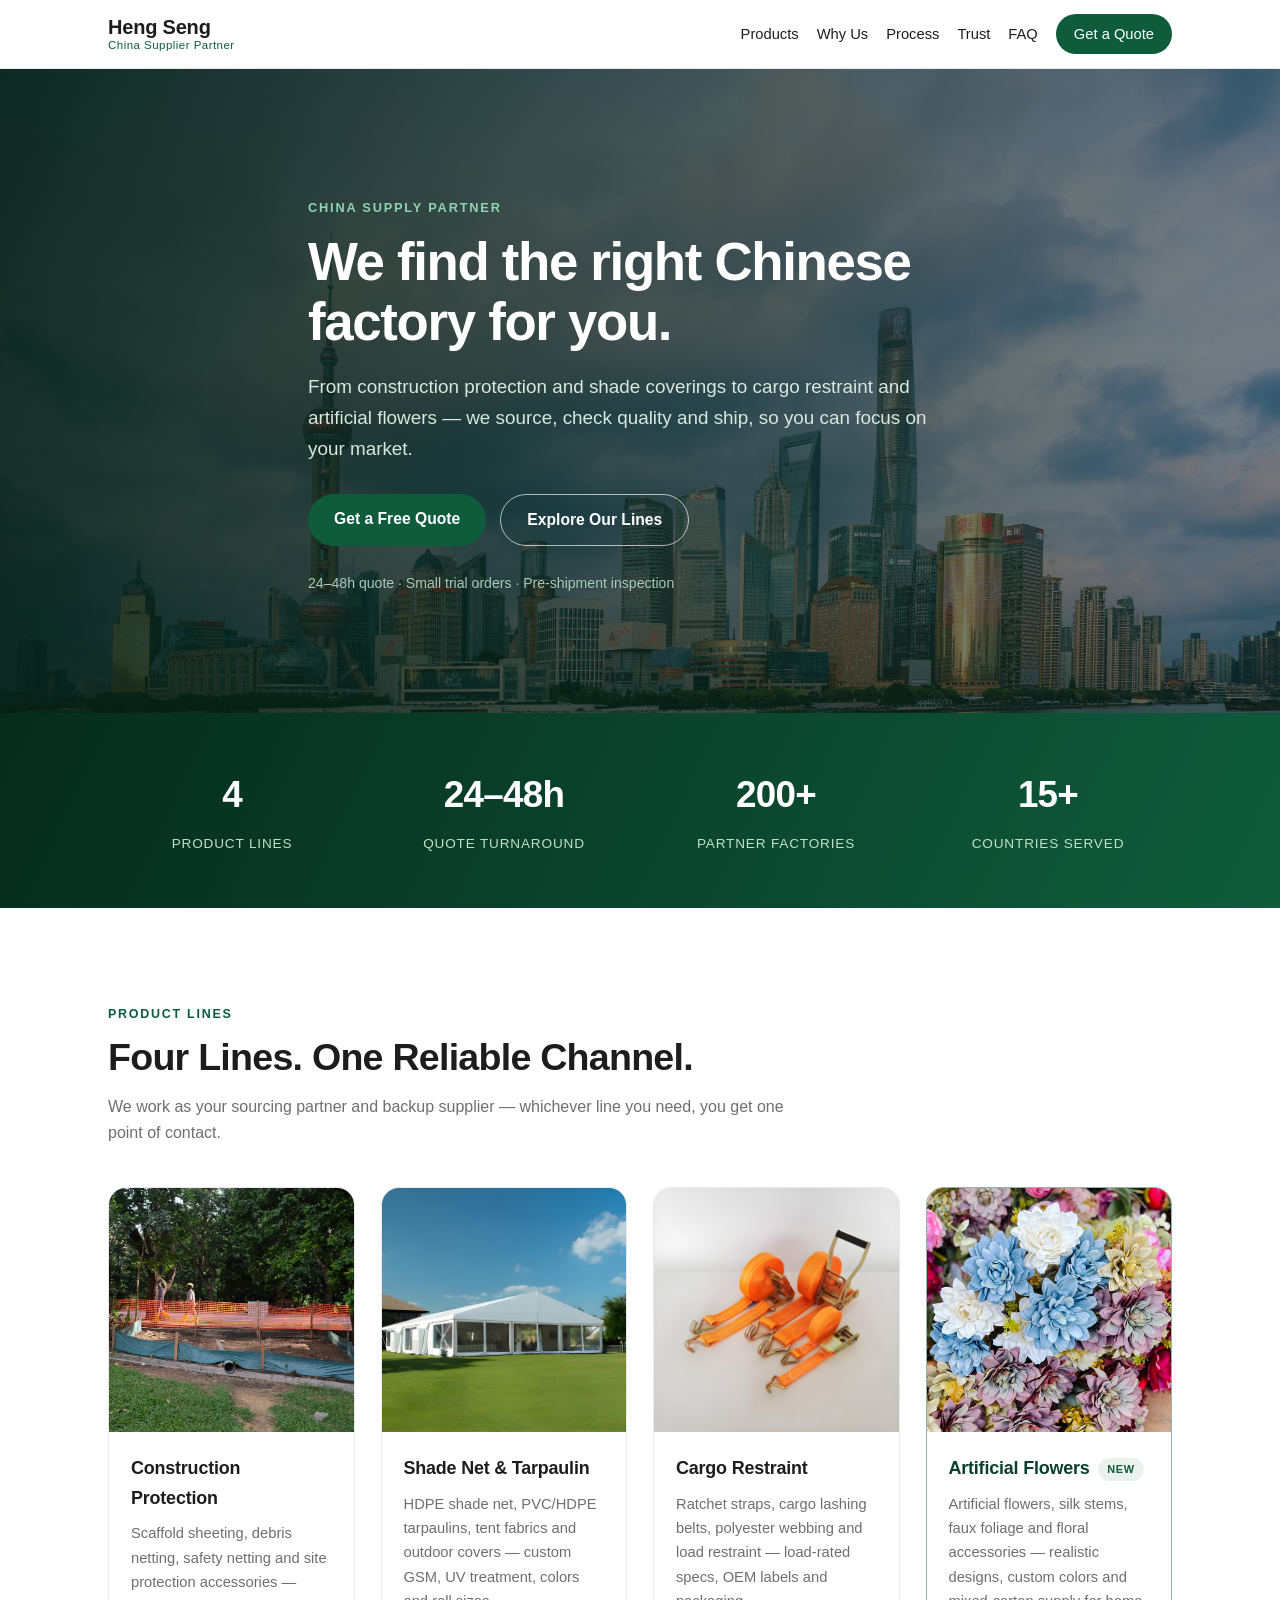
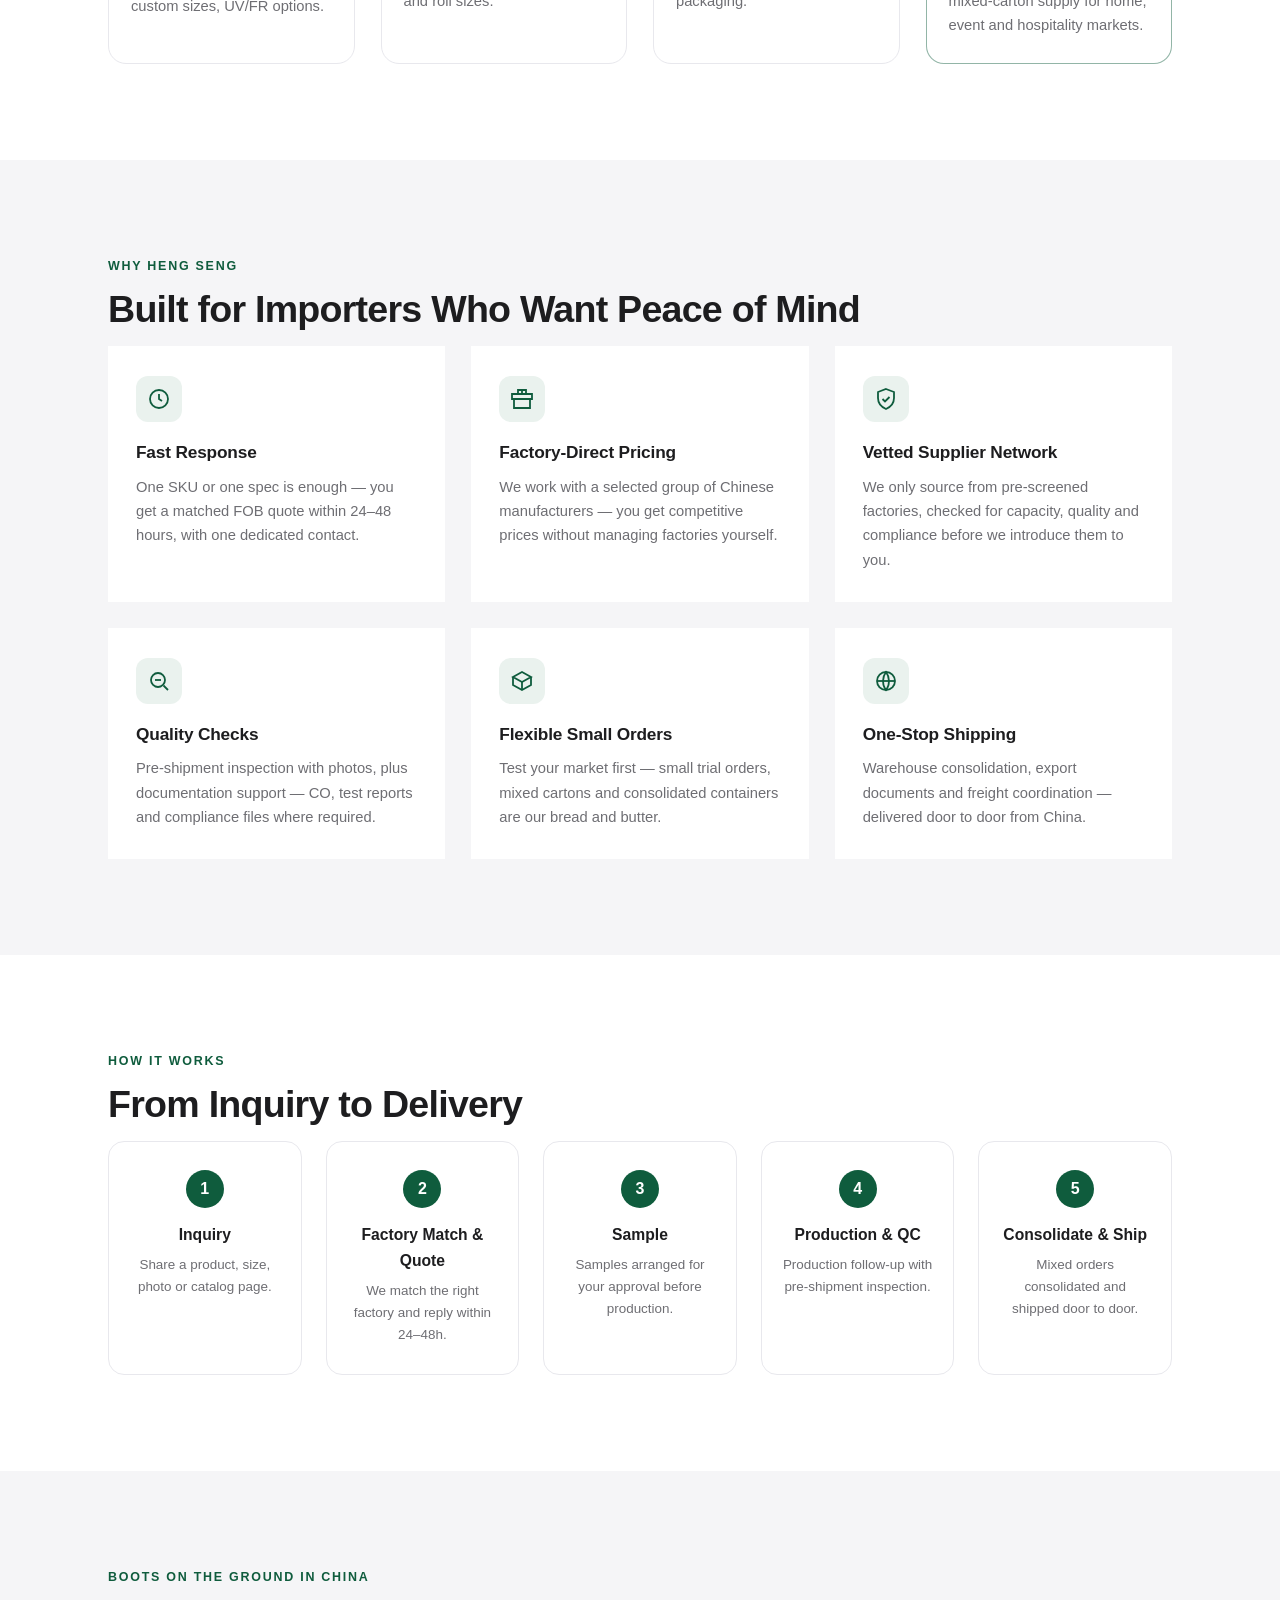
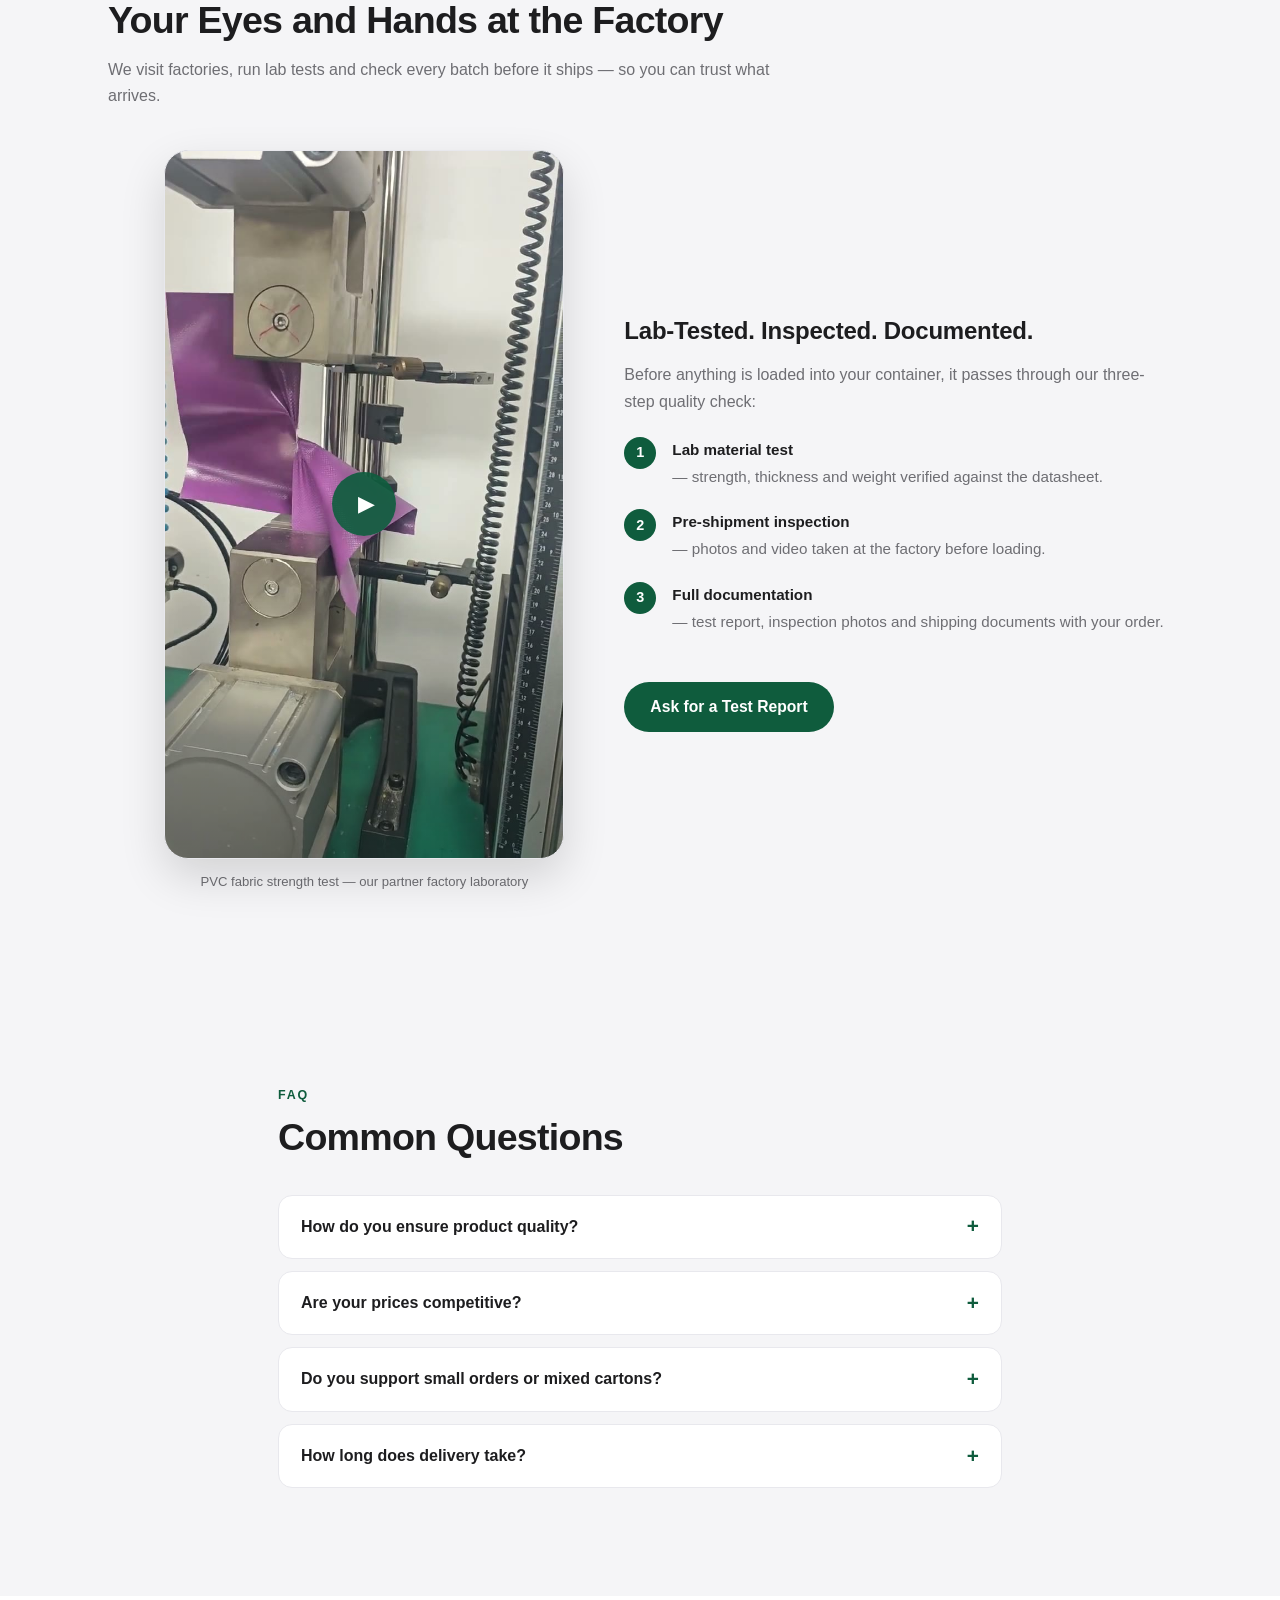
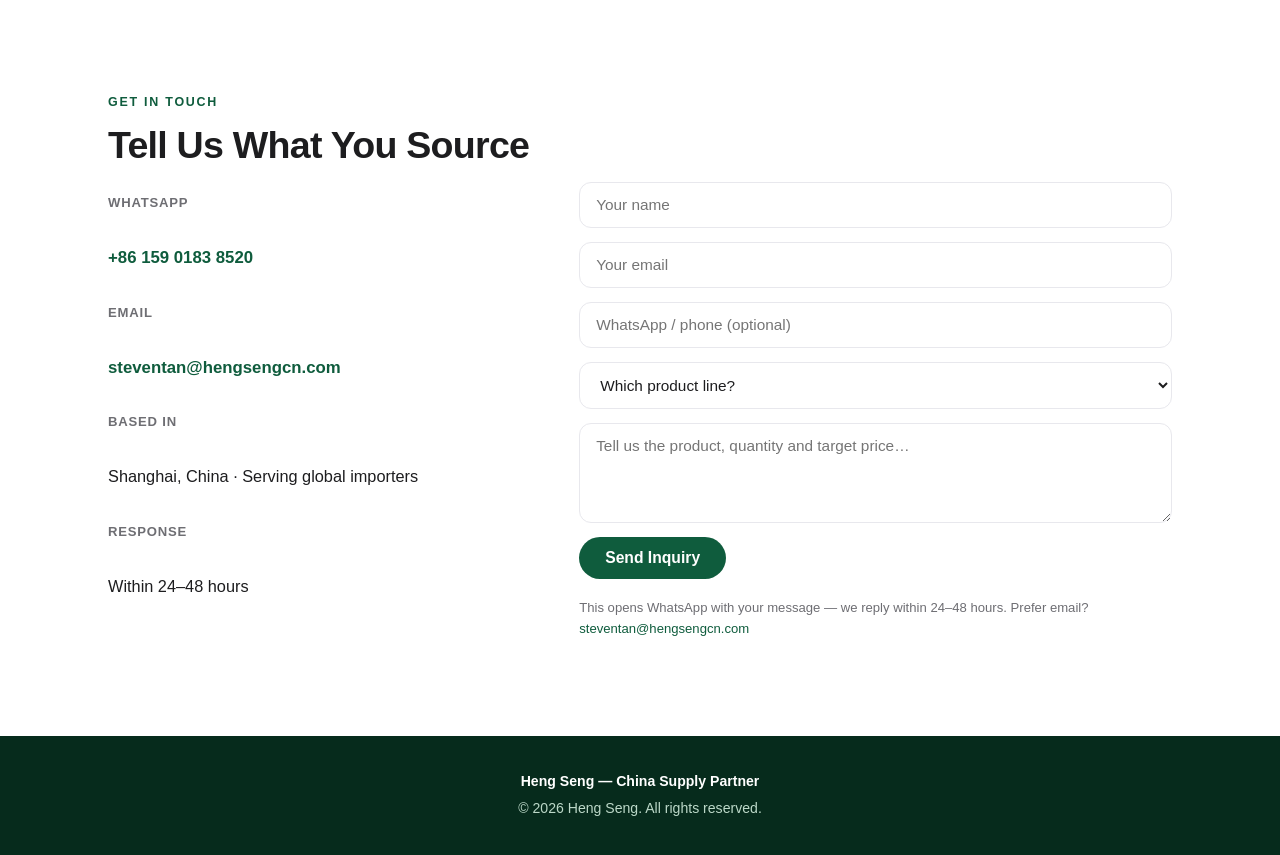
==== commit c7a13498: "Poster as CSS background so it exactly matches video frame size" ====
--- a/index.html
+++ b/index.html
@@ -189,7 +189,6 @@
         <div class="qc-video">
           <!-- 视频文件放到 website/videos/pvc-strength-test.mp4 后自动生效 -->
           <div class="video-launcher" id="pvc-video-launcher" role="button" tabindex="0" aria-label="Play PVC strength test video">
-            <img class="video-poster" src="images/pvc-test-poster.jpg" alt="PVC fabric strength test in laboratory">
             <span class="video-play-btn" aria-hidden="true">&#9654;</span>
           </div>
           <p class="qc-video-caption">PVC fabric strength test — our partner factory laboratory</p>
--- a/style.css
+++ b/style.css
@@ -337,19 +337,17 @@
   position: relative;
   display: block;
   width: 100%;
-  aspect-ratio: 9 / 16;
   border-radius: 24px;
   overflow: hidden;
   cursor: pointer;
-  background: #000;
+  background: #000 url("images/pvc-test-poster.jpg") center / cover no-repeat;
   border: 1px solid var(--border);
   box-shadow: 0 18px 45px rgba(0, 0, 0, 0.14);
 }
-.video-poster {
-  display: block;
-  width: 100%;
-  height: 100%;
-  object-fit: cover;
+.video-launcher::before {
+  content: "";
+  display: block;
+  padding-top: 177.78%; /* 9:16 */
 }
 .video-launcher::after {
   content: "";
@@ -385,6 +383,8 @@
   width: 100%;
   height: 100%;
   object-fit: cover;
+  position: absolute;
+  inset: 0;
 }
 .qc-video-caption {
   text-align: center;
@@ -524,5 +524,7 @@
   .hero h1 { font-size: 2.1rem; }
   .section { padding: 70px 0; }
   .section h2 { font-size: 1.85rem; }
+  .qc-video { max-width: 250px; }
+  .video-play-btn { width: 52px; height: 52px; font-size: 18px; padding-left: 4px; }
   .grid-4, .grid-3, .steps { grid-template-columns: 1fr; }
 }
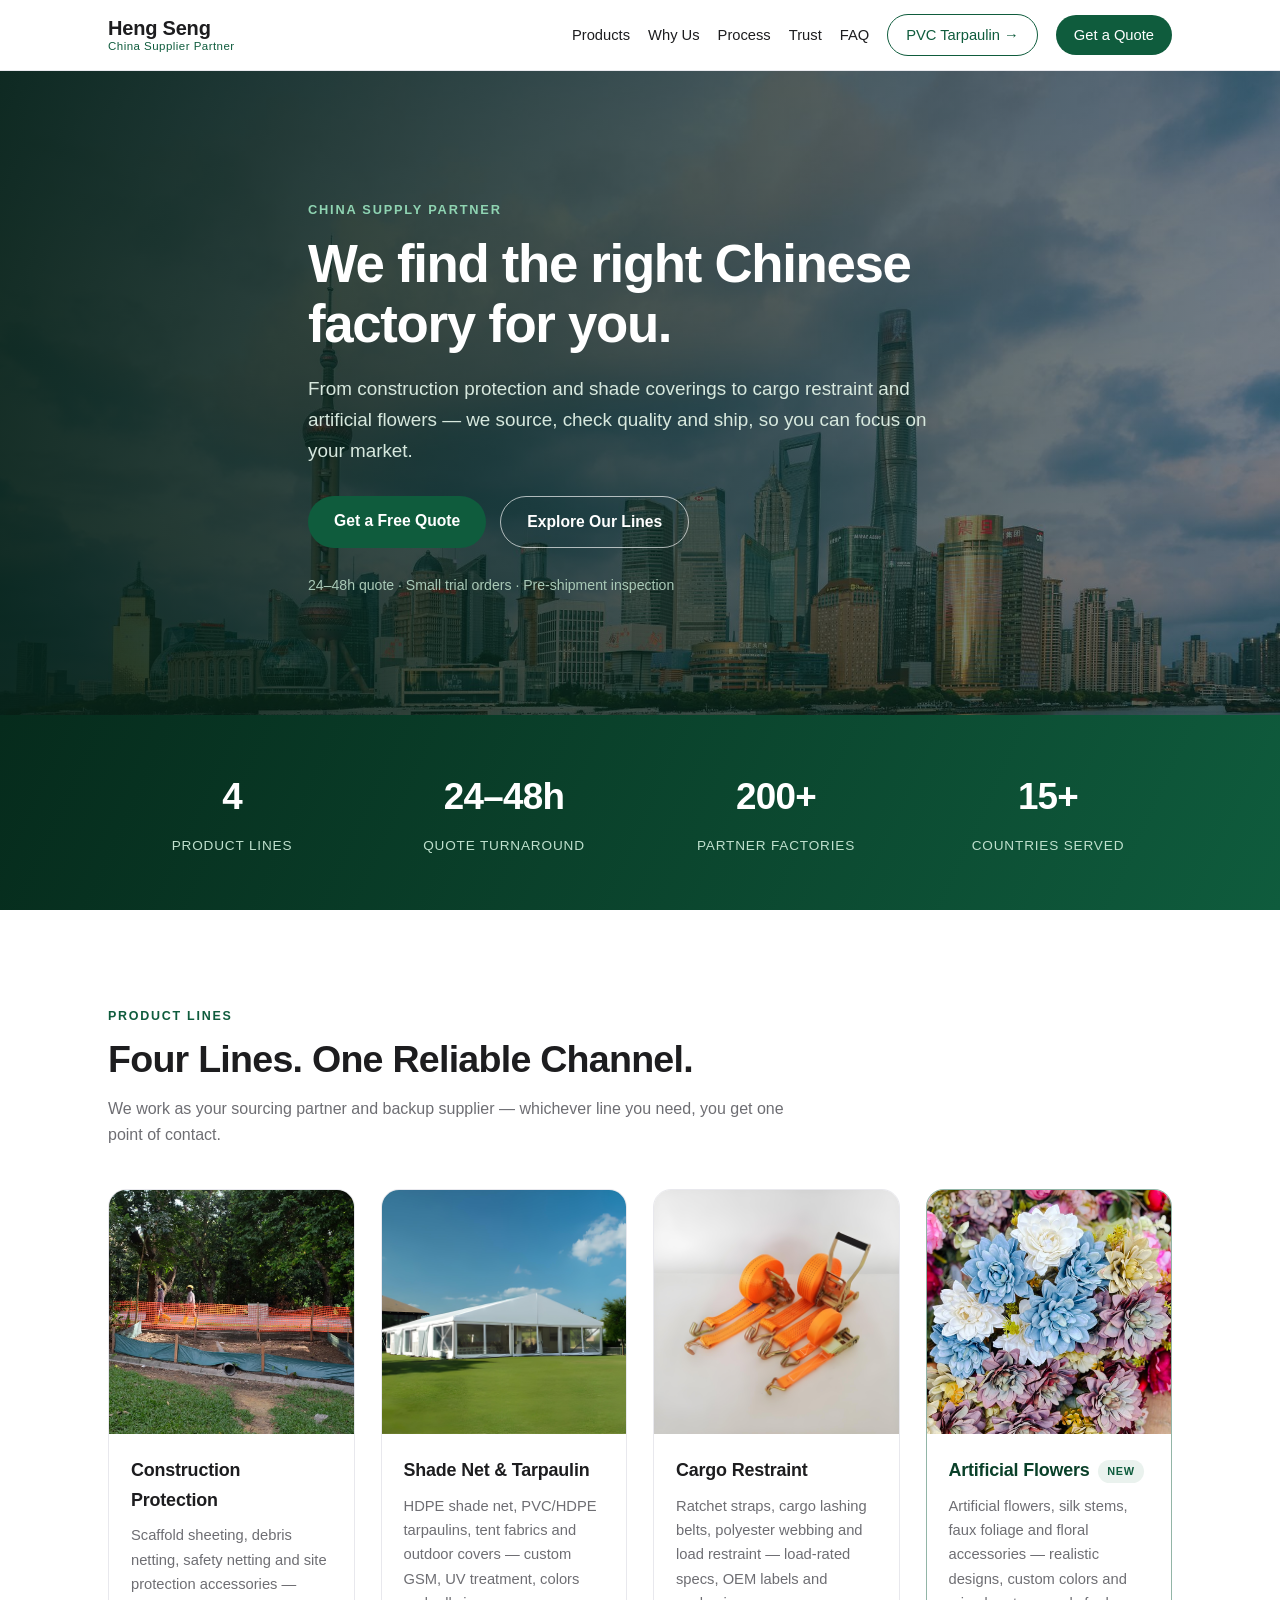
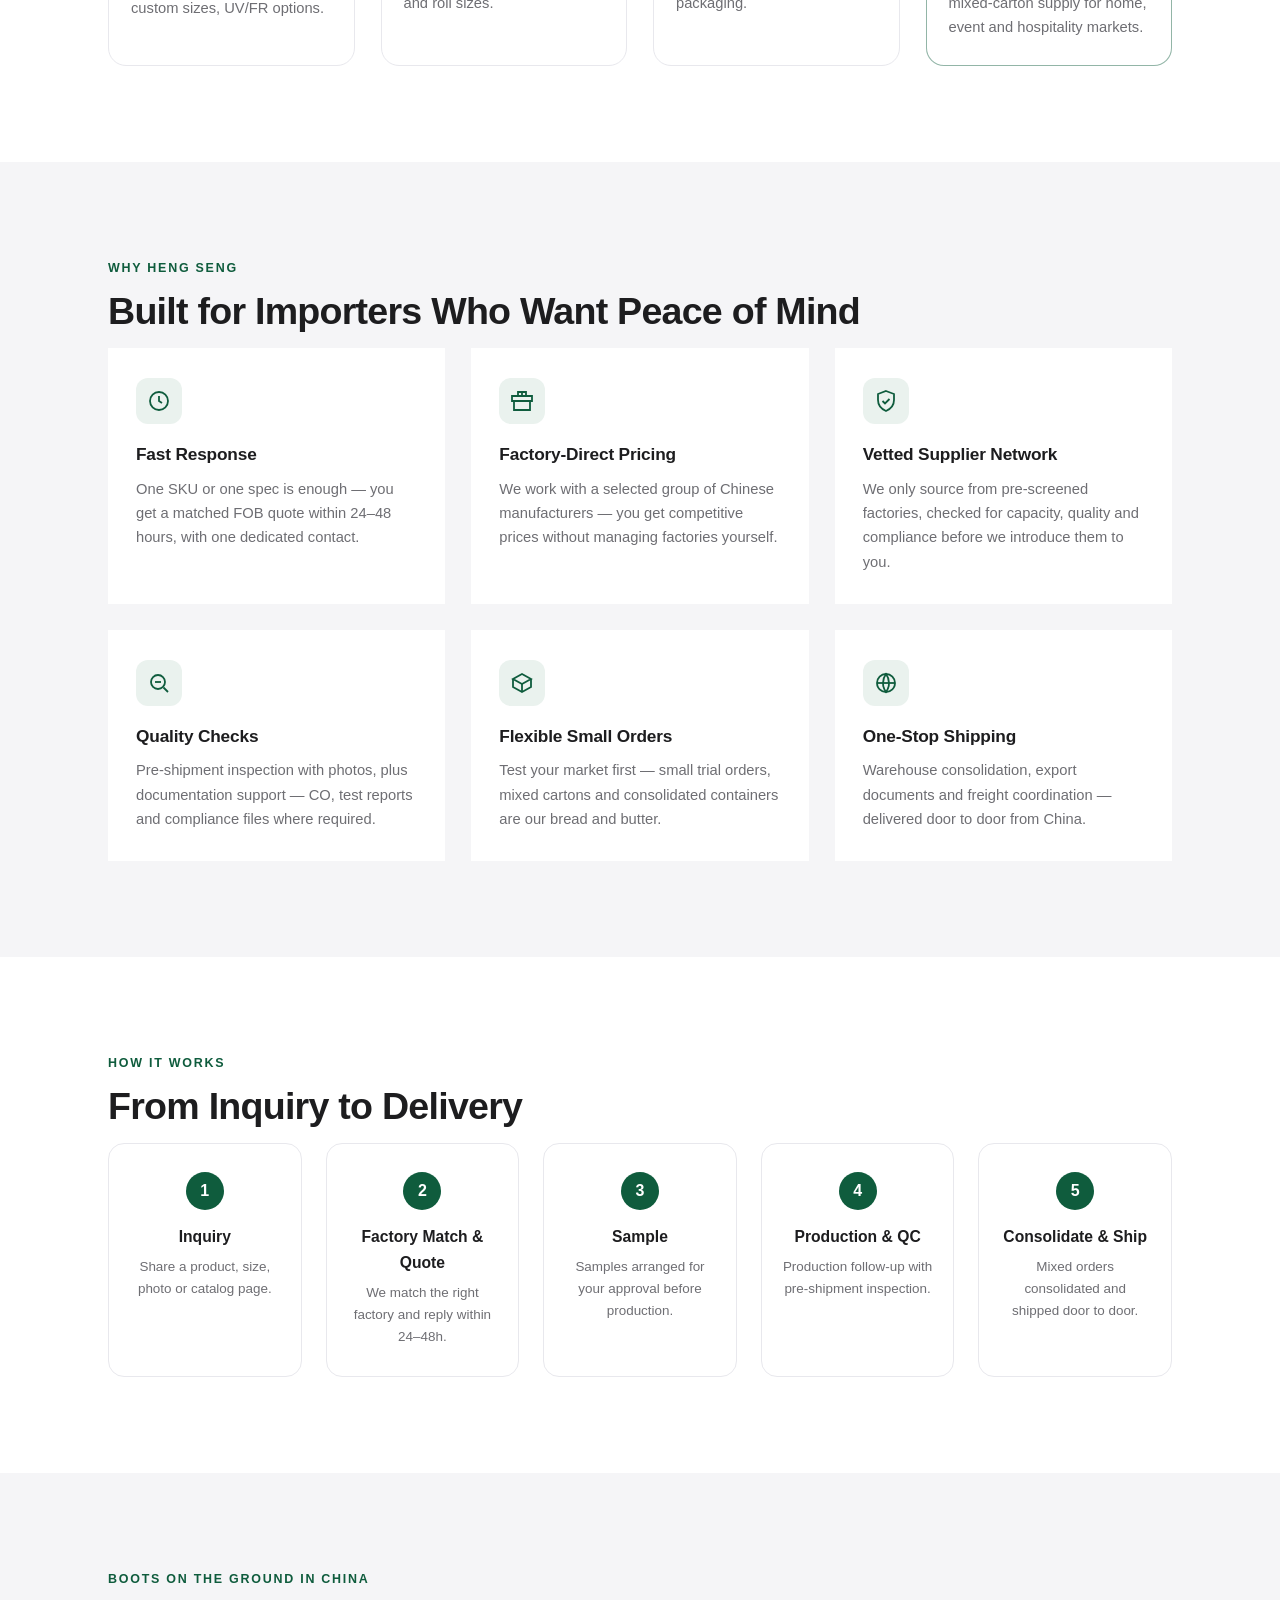
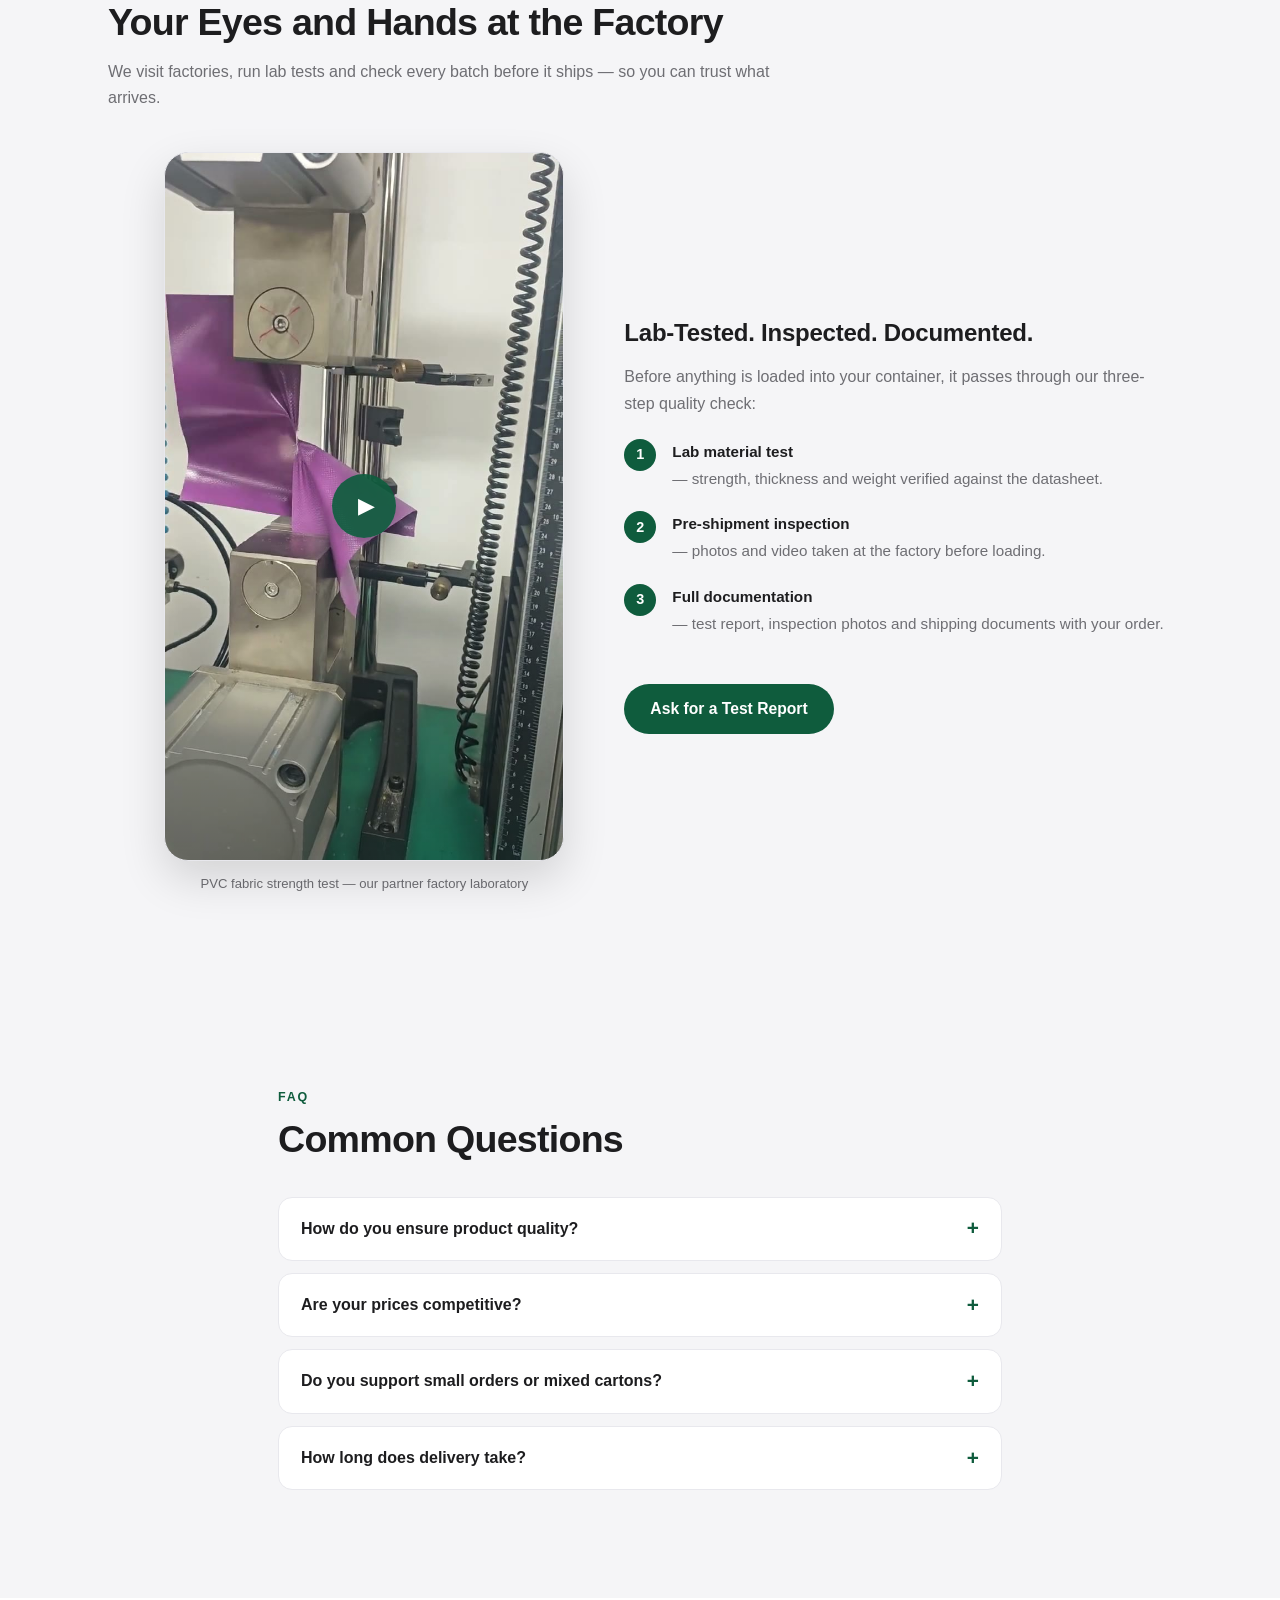
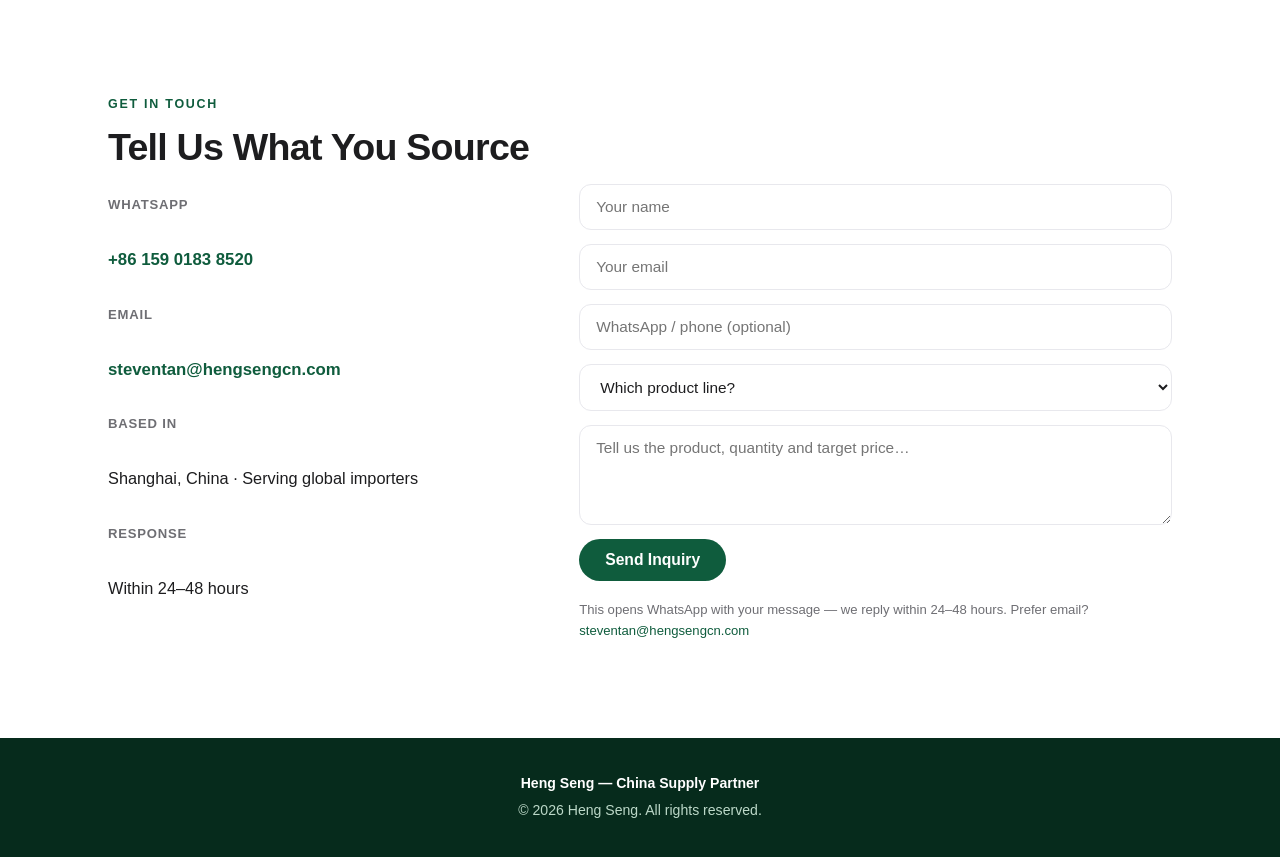
==== commit 7e60d265: "Deploy V1.5: main site + PVC tarpaulin subdirectory - Main header: add PVC Tarpaulin link to /tarpau" ====
--- a/index.html
+++ b/index.html
@@ -18,6 +18,7 @@
         <a href="#process">Process</a>
         <a href="#trust">Trust</a>
         <a href="#faq">FAQ</a>
+        <a class="nav-cta nav-tarpaulin" href="/tarpaulin/">PVC Tarpaulin →</a>
         <a class="nav-cta" href="#contact">Get a Quote</a>
       </nav>
     </div>
--- a/style.css
+++ b/style.css
@@ -68,6 +68,12 @@
   border-radius: 980px;
 }
 nav .nav-cta:hover { background: var(--green-dark); color: #fff; }
+nav .nav-tarpaulin {
+  background: transparent;
+  border: 1px solid var(--green);
+  color: var(--green);
+}
+nav .nav-tarpaulin:hover { background: var(--green); color: #fff; }
 nav {
   display: flex;
   align-items: center;
